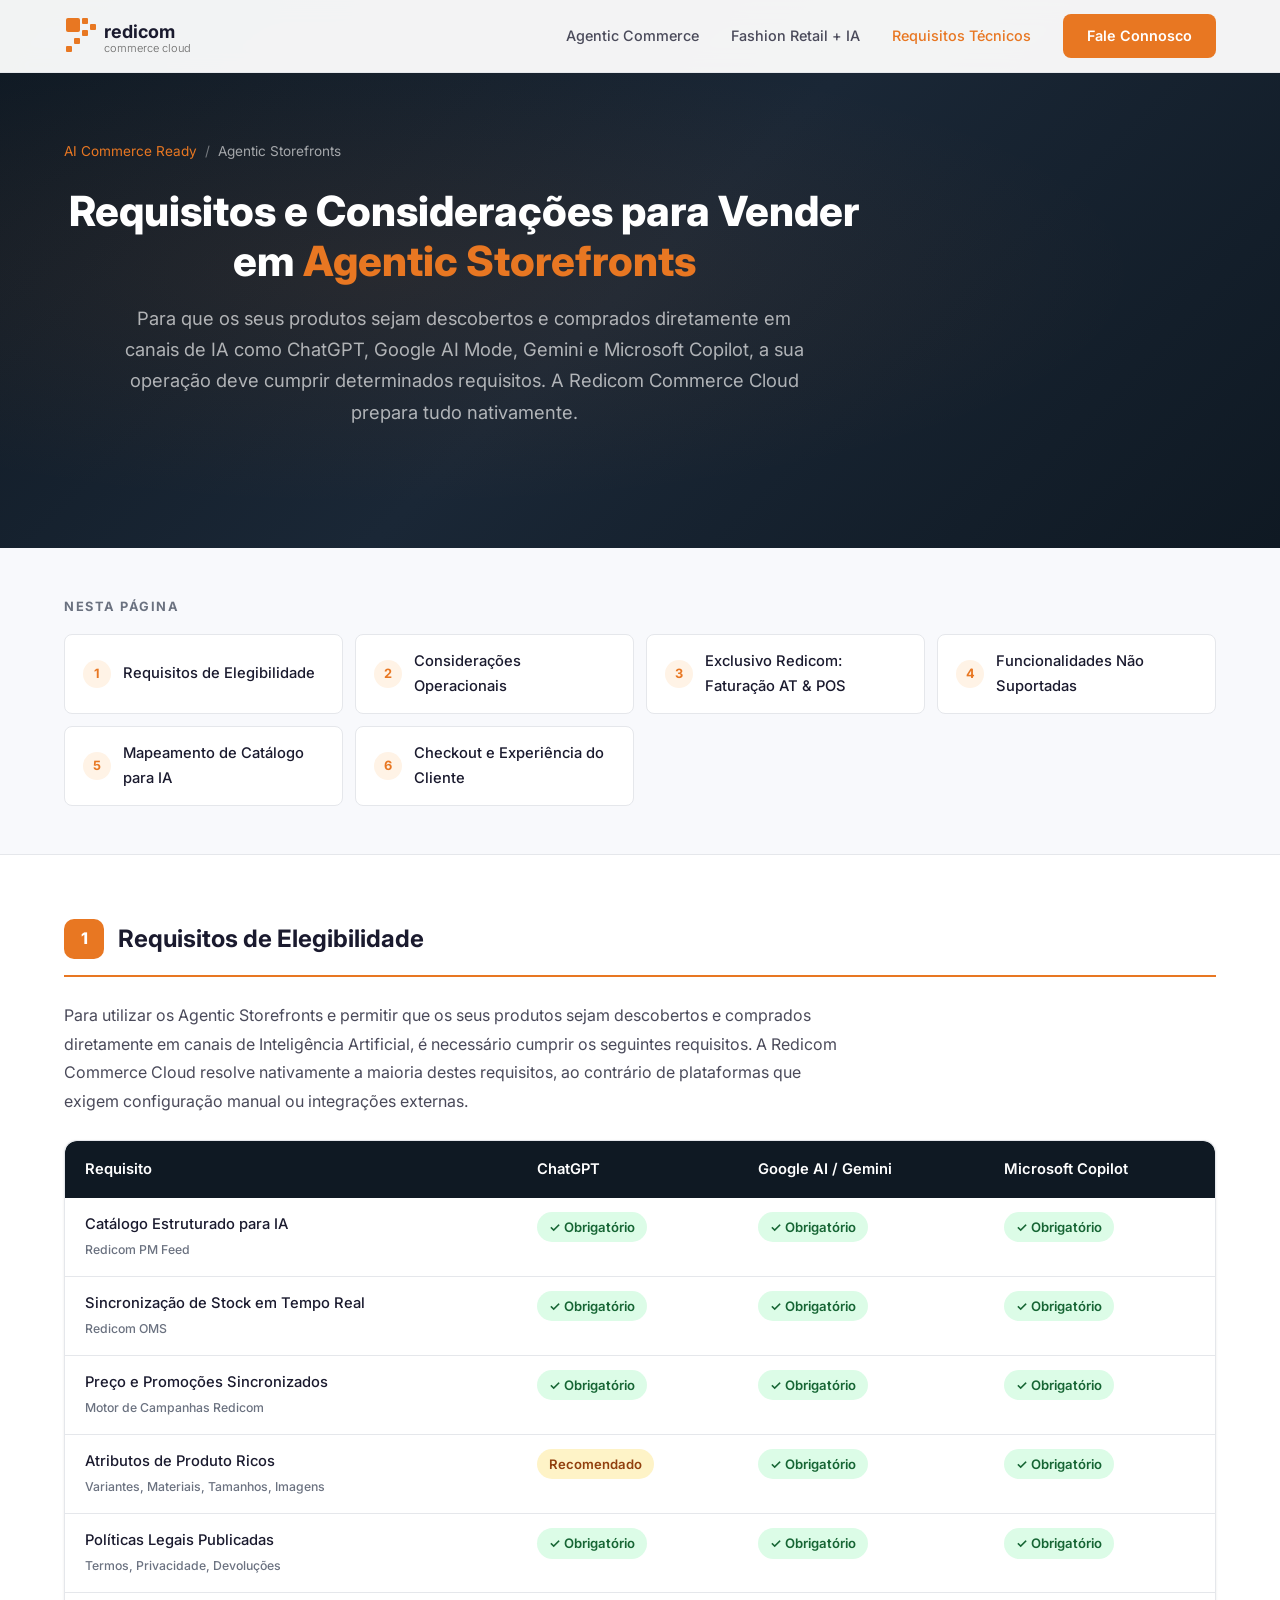
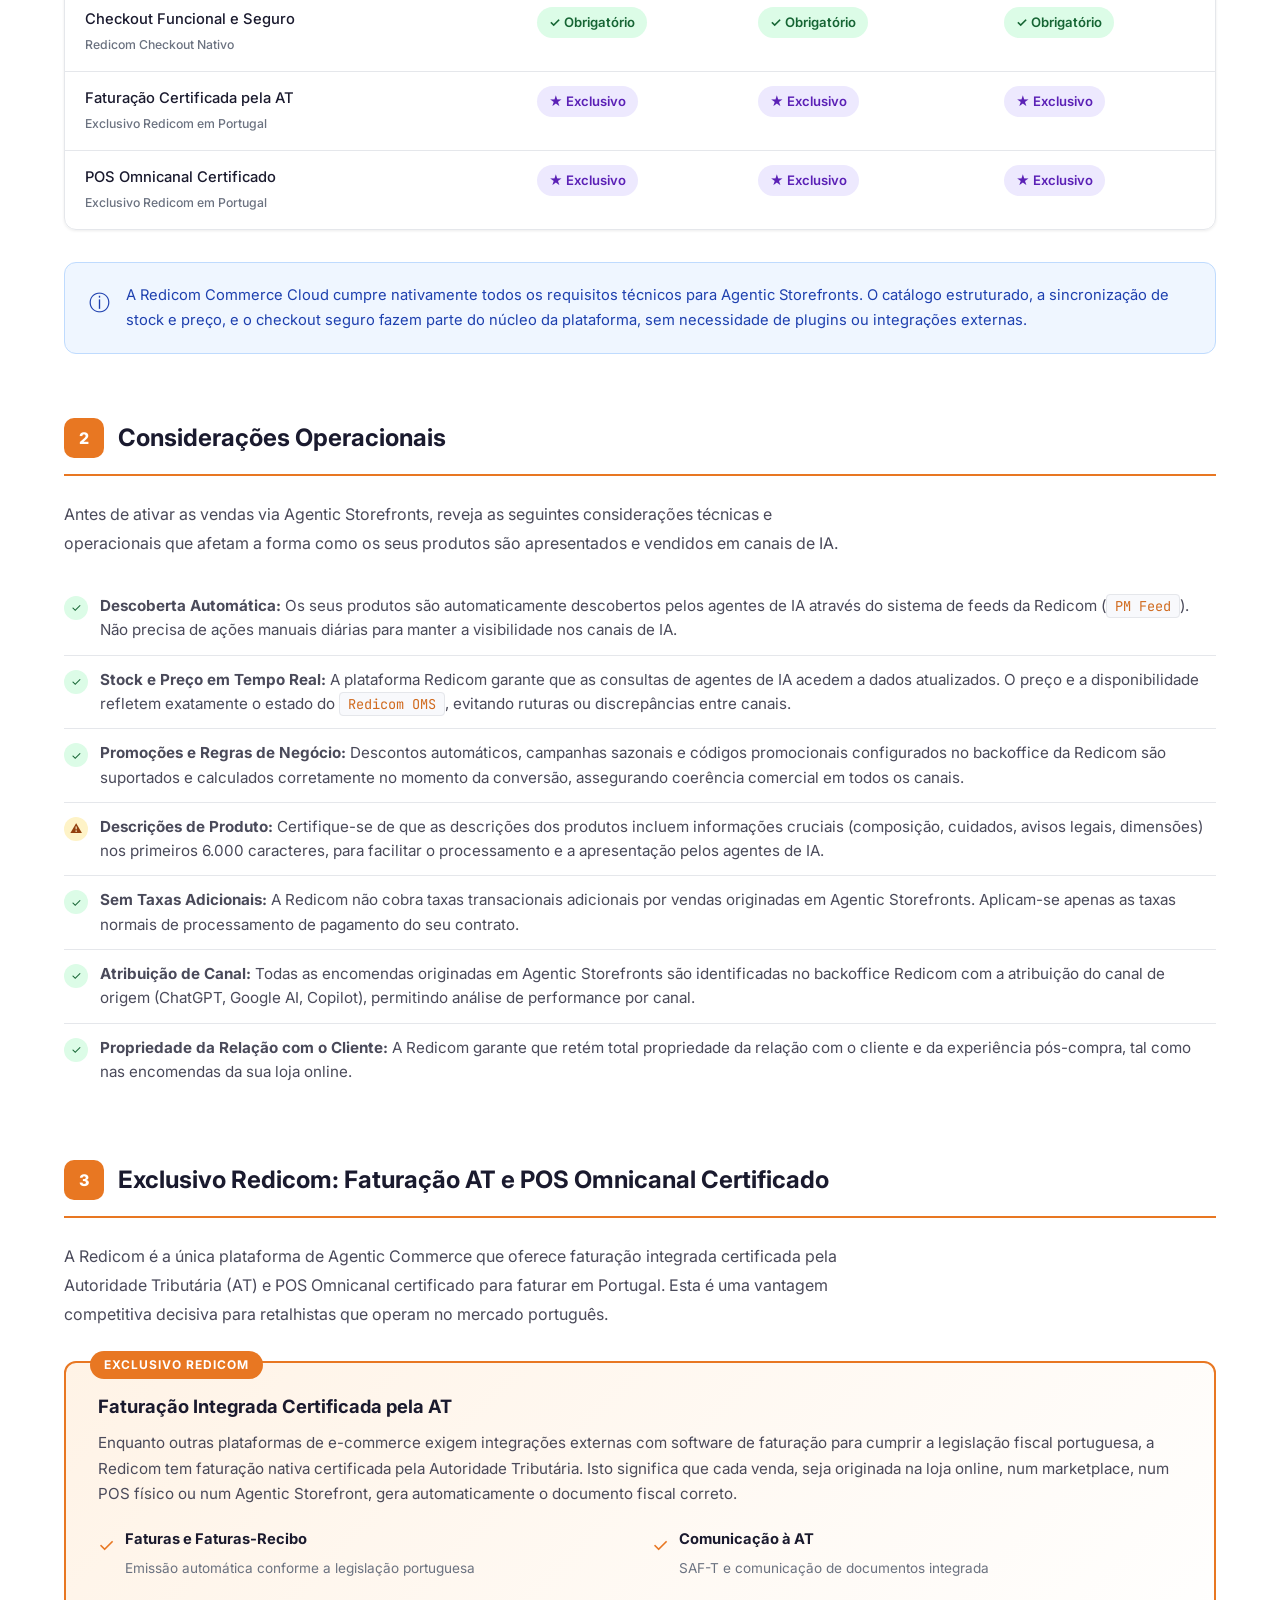
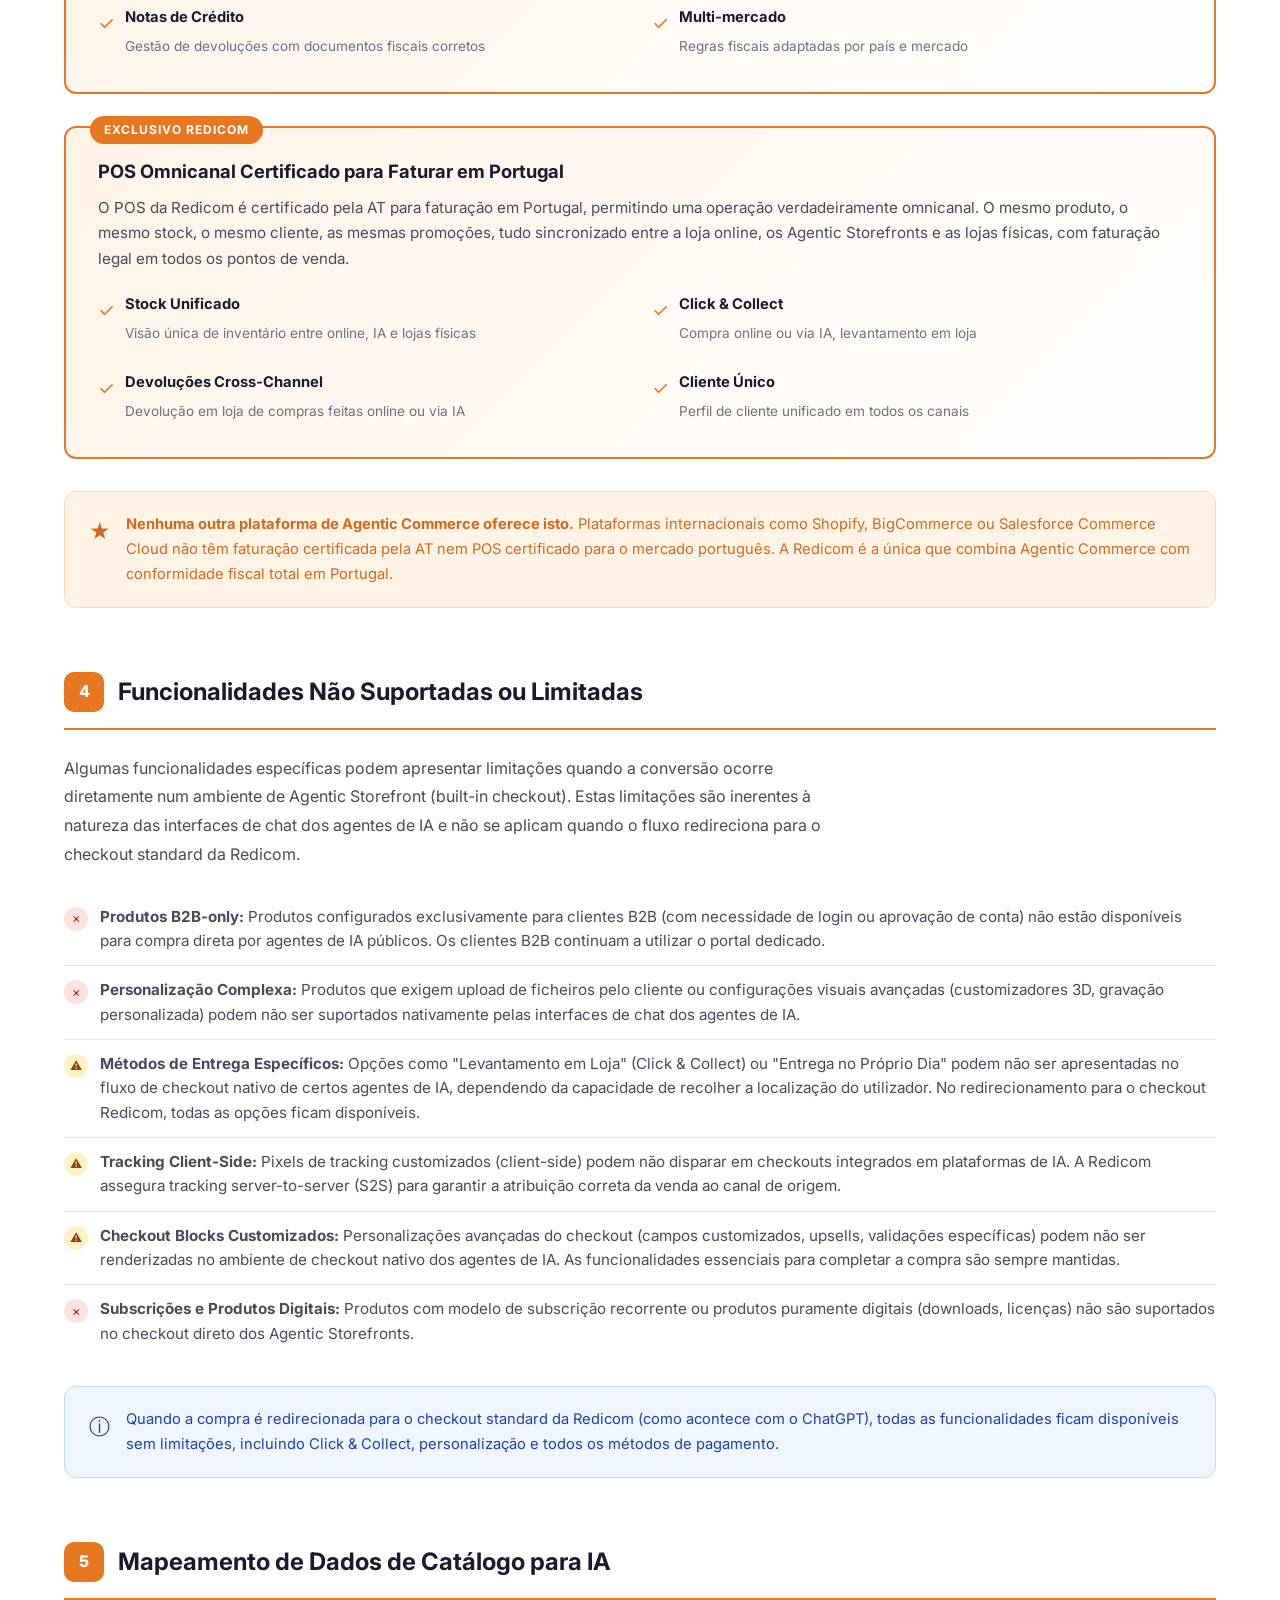
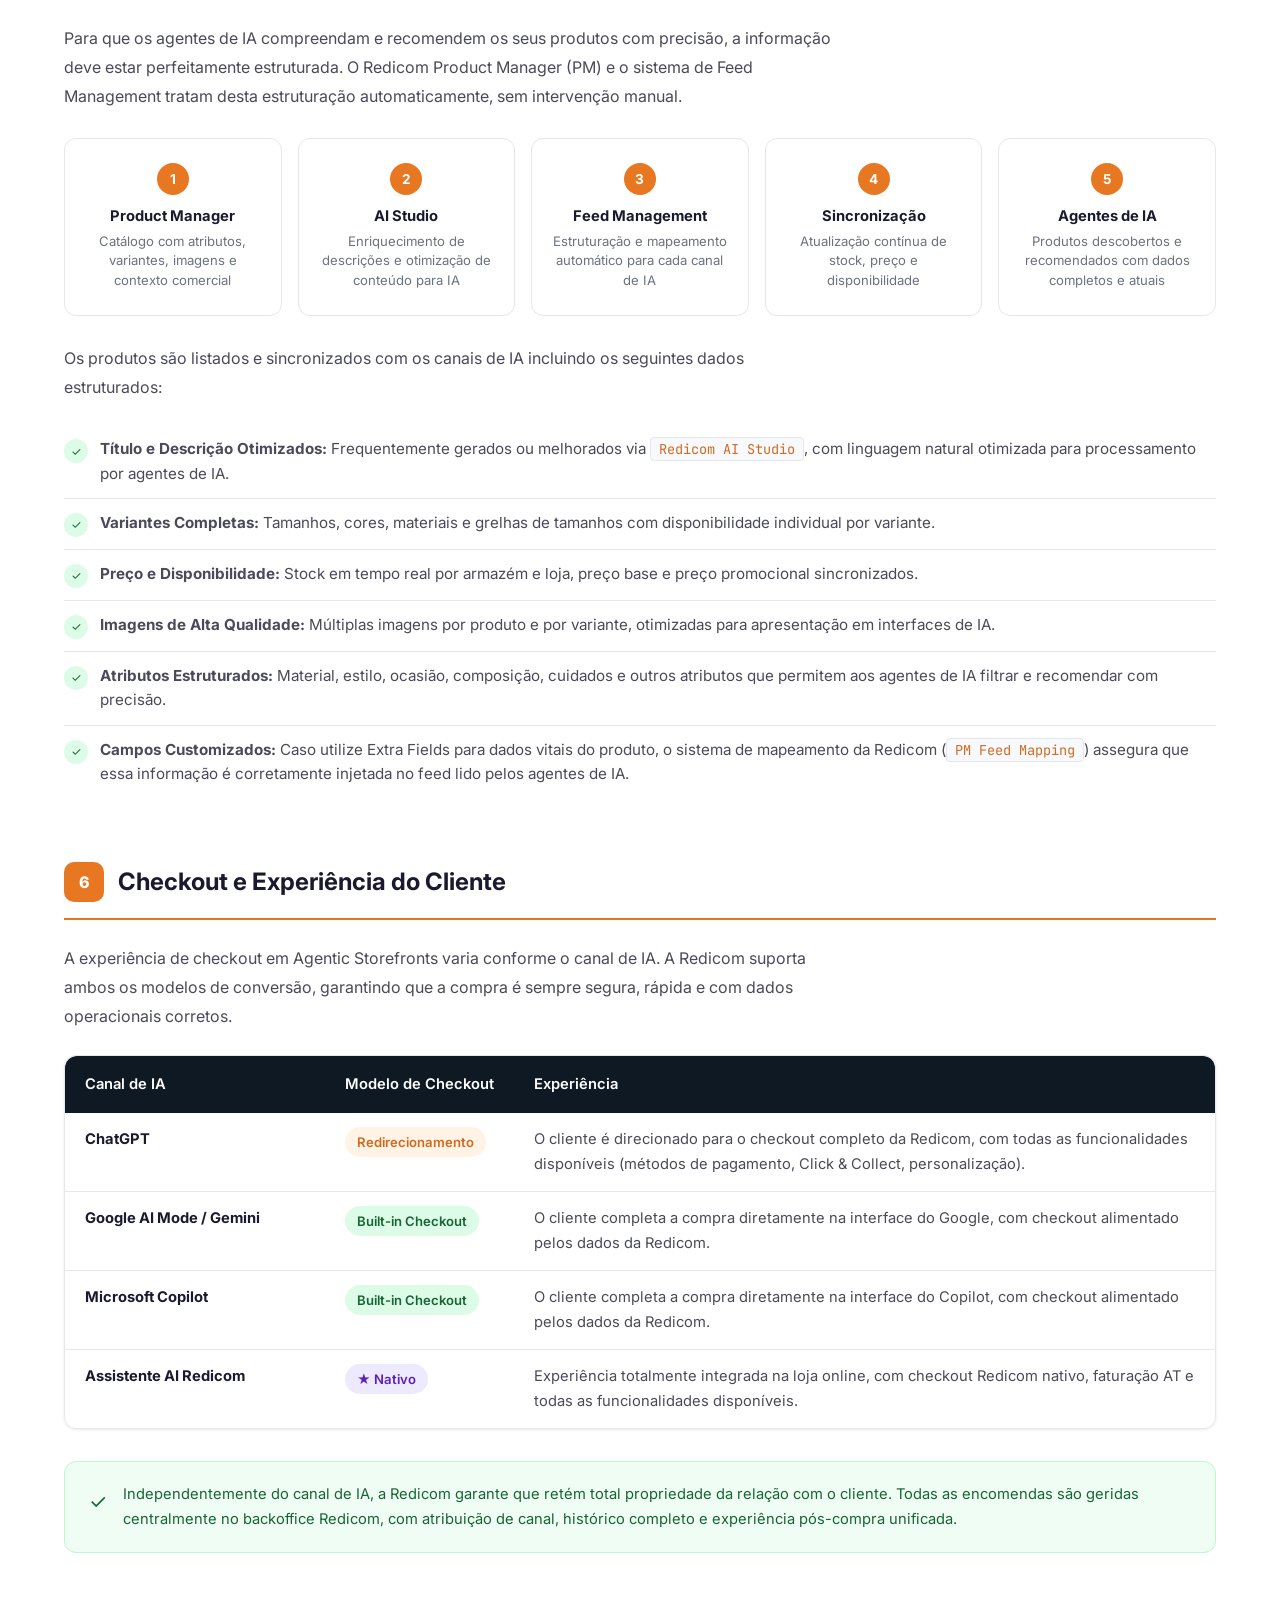
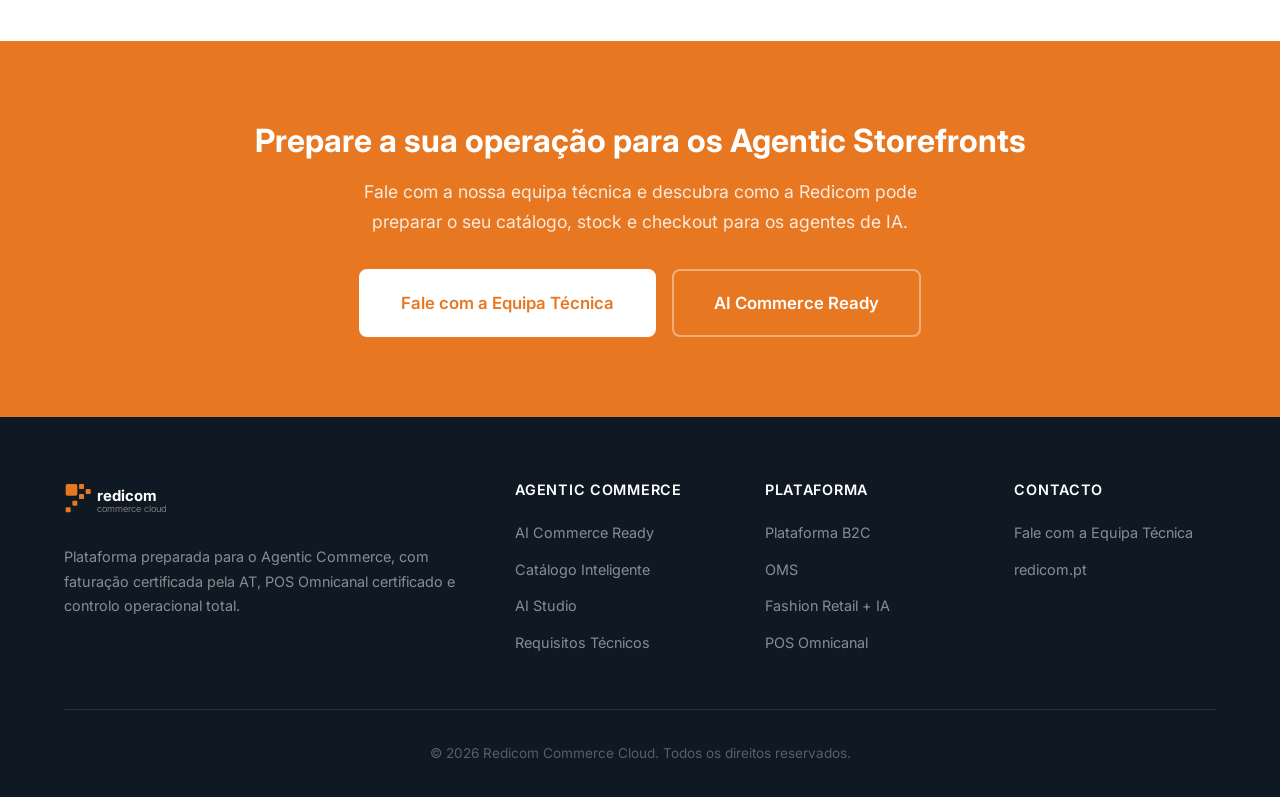
==== agentic-storefronts.html @ 083b1032 "feat: Adicionar página técnica Agentic Storefronts + faturação AT e POS na comparação - Nova página " ====
<!DOCTYPE html>
<html lang="pt">
<head>
    <meta charset="UTF-8">
    <meta name="viewport" content="width=device-width, initial-scale=1.0">
    <title>Agentic Storefronts | Requisitos Técnicos | Redicom Commerce Cloud</title>
    <meta name="description" content="Requisitos técnicos e considerações para vender em Agentic Storefronts com a Redicom Commerce Cloud. Catálogo estruturado, stock em tempo real, faturação certificada AT e POS Omnicanal.">
    <meta name="keywords" content="Agentic Storefronts, Agentic Commerce, Requisitos Técnicos, Redicom, ChatGPT, Google AI, Microsoft Copilot, Faturação AT, POS Omnicanal">
    <link rel="preconnect" href="https://fonts.googleapis.com">
    <link rel="preconnect" href="https://fonts.gstatic.com" crossorigin>
    <link href="https://fonts.googleapis.com/css2?family=Inter:wght@300;400;500;600;700;800&family=JetBrains+Mono:wght@400;500&display=swap" rel="stylesheet">
    <link rel="stylesheet" href="styles.css">
    <style>
        /* === TECHNICAL PAGE SPECIFIC STYLES === */

        .tech-hero {
            background: linear-gradient(135deg, #0F1923 0%, #1A2736 50%, #0F1923 100%);
            padding: 140px 0 80px;
            position: relative;
            overflow: hidden;
        }
        .tech-hero::before {
            content: '';
            position: absolute;
            top: 0; left: 0; right: 0; bottom: 0;
            background: radial-gradient(ellipse at 30% 50%, rgba(232,119,34,0.08) 0%, transparent 60%);
        }
        .tech-hero .hero-content {
            position: relative;
            z-index: 2;
            max-width: 800px;
        }
        .tech-hero h1 {
            color: #fff;
            font-size: 2.6rem;
            font-weight: 800;
            line-height: 1.2;
            margin-bottom: 1rem;
        }
        .tech-hero h1 span {
            color: var(--redicom-orange);
        }
        .tech-hero .hero-subtitle {
            color: rgba(255,255,255,0.65);
            font-size: 1.15rem;
            line-height: 1.7;
            max-width: 680px;
        }
        .tech-breadcrumb {
            display: flex;
            align-items: center;
            gap: 8px;
            margin-bottom: 24px;
            font-size: 0.85rem;
        }
        .tech-breadcrumb a {
            color: var(--redicom-orange);
            text-decoration: none;
        }
        .tech-breadcrumb a:hover {
            text-decoration: underline;
        }
        .tech-breadcrumb span {
            color: rgba(255,255,255,0.4);
        }

        /* --- TOC --- */
        .toc-section {
            background: var(--off-white);
            padding: 48px 0;
            border-bottom: 1px solid var(--border);
        }
        .toc-title {
            font-size: 0.8rem;
            font-weight: 700;
            text-transform: uppercase;
            letter-spacing: 1.5px;
            color: var(--light-text);
            margin-bottom: 16px;
        }
        .toc-grid {
            display: grid;
            grid-template-columns: repeat(auto-fit, minmax(260px, 1fr));
            gap: 12px;
        }
        .toc-item {
            display: flex;
            align-items: center;
            gap: 12px;
            padding: 14px 18px;
            background: var(--white);
            border: 1px solid var(--border);
            border-radius: var(--radius-sm);
            text-decoration: none;
            color: var(--dark-text);
            font-size: 0.92rem;
            font-weight: 500;
            transition: all 0.2s;
        }
        .toc-item:hover {
            border-color: var(--redicom-orange);
            box-shadow: var(--shadow-sm);
            transform: translateY(-1px);
        }
        .toc-number {
            display: flex;
            align-items: center;
            justify-content: center;
            width: 28px;
            height: 28px;
            border-radius: 50%;
            background: var(--redicom-orange-light);
            color: var(--redicom-orange);
            font-size: 0.8rem;
            font-weight: 700;
            flex-shrink: 0;
        }

        /* --- TECHNICAL CONTENT --- */
        .tech-content {
            padding: 64px 0;
        }
        .tech-section {
            margin-bottom: 64px;
            scroll-margin-top: 100px;
        }
        .tech-section:last-child {
            margin-bottom: 0;
        }
        .tech-section-header {
            display: flex;
            align-items: center;
            gap: 14px;
            margin-bottom: 24px;
            padding-bottom: 16px;
            border-bottom: 2px solid var(--redicom-orange);
        }
        .tech-section-number {
            display: flex;
            align-items: center;
            justify-content: center;
            width: 40px;
            height: 40px;
            border-radius: 10px;
            background: var(--redicom-orange);
            color: #fff;
            font-size: 1rem;
            font-weight: 800;
            flex-shrink: 0;
        }
        .tech-section-header h2 {
            font-size: 1.5rem;
            font-weight: 700;
            color: var(--dark-text);
            margin: 0;
        }

        .tech-paragraph {
            font-size: 1rem;
            line-height: 1.8;
            color: var(--body-text);
            margin-bottom: 24px;
            max-width: 780px;
        }

        /* --- REQUIREMENTS TABLE --- */
        .req-table-wrapper {
            overflow-x: auto;
            margin: 24px 0 32px;
            border-radius: var(--radius-md);
            border: 1px solid var(--border);
            box-shadow: var(--shadow-sm);
        }
        .req-table {
            width: 100%;
            border-collapse: collapse;
            font-size: 0.92rem;
        }
        .req-table thead {
            background: var(--dark-bg);
        }
        .req-table thead th {
            color: #fff;
            font-weight: 600;
            padding: 16px 20px;
            text-align: left;
            white-space: nowrap;
        }
        .req-table thead th:first-child {
            border-radius: var(--radius-md) 0 0 0;
        }
        .req-table thead th:last-child {
            border-radius: 0 var(--radius-md) 0 0;
        }
        .req-table tbody tr {
            border-bottom: 1px solid var(--border);
            transition: background 0.15s;
        }
        .req-table tbody tr:hover {
            background: var(--redicom-orange-light);
        }
        .req-table tbody tr:last-child {
            border-bottom: none;
        }
        .req-table td {
            padding: 14px 20px;
            vertical-align: top;
        }
        .req-table td:first-child {
            font-weight: 500;
            color: var(--dark-text);
            min-width: 260px;
        }
        .req-badge {
            display: inline-flex;
            align-items: center;
            gap: 5px;
            padding: 4px 12px;
            border-radius: 20px;
            font-size: 0.82rem;
            font-weight: 600;
            white-space: nowrap;
        }
        .req-badge-required {
            background: #dcfce7;
            color: #166534;
        }
        .req-badge-recommended {
            background: #fef3c7;
            color: #92400e;
        }
        .req-badge-native {
            background: var(--redicom-orange-light);
            color: var(--redicom-orange-dark);
        }
        .req-badge-exclusive {
            background: #ede9fe;
            color: #5b21b6;
        }

        /* --- INFO CALLOUT --- */
        .tech-callout {
            display: flex;
            gap: 16px;
            padding: 20px 24px;
            border-radius: var(--radius-md);
            margin: 24px 0;
            font-size: 0.92rem;
            line-height: 1.7;
        }
        .tech-callout-icon {
            flex-shrink: 0;
            font-size: 1.3rem;
            margin-top: 2px;
        }
        .tech-callout-info {
            background: #eff6ff;
            border: 1px solid #bfdbfe;
            color: #1e40af;
        }
        .tech-callout-warning {
            background: #fffbeb;
            border: 1px solid #fde68a;
            color: #92400e;
        }
        .tech-callout-success {
            background: #f0fdf4;
            border: 1px solid #bbf7d0;
            color: #166534;
        }
        .tech-callout-exclusive {
            background: var(--redicom-orange-light);
            border: 1px solid #fcd9b6;
            color: var(--redicom-orange-dark);
        }

        /* --- FEATURE LISTS --- */
        .tech-list {
            list-style: none;
            padding: 0;
            margin: 20px 0 28px;
        }
        .tech-list li {
            display: flex;
            align-items: flex-start;
            gap: 12px;
            padding: 12px 0;
            border-bottom: 1px solid var(--border);
            font-size: 0.95rem;
            line-height: 1.6;
            color: var(--body-text);
        }
        .tech-list li:last-child {
            border-bottom: none;
        }
        .tech-list-icon {
            flex-shrink: 0;
            width: 24px;
            height: 24px;
            display: flex;
            align-items: center;
            justify-content: center;
            border-radius: 50%;
            font-size: 0.75rem;
            margin-top: 2px;
        }
        .tech-list-icon-check {
            background: #dcfce7;
            color: #166534;
        }
        .tech-list-icon-x {
            background: #fee2e2;
            color: #991b1b;
        }
        .tech-list-icon-warn {
            background: #fef3c7;
            color: #92400e;
        }

        /* --- COMPARISON HIGHLIGHT --- */
        .exclusive-box {
            background: linear-gradient(135deg, var(--redicom-orange-light) 0%, #fff 100%);
            border: 2px solid var(--redicom-orange);
            border-radius: var(--radius-md);
            padding: 32px;
            margin: 32px 0;
            position: relative;
        }
        .exclusive-box::before {
            content: 'Exclusivo Redicom';
            position: absolute;
            top: -12px;
            left: 24px;
            background: var(--redicom-orange);
            color: #fff;
            font-size: 0.75rem;
            font-weight: 700;
            text-transform: uppercase;
            letter-spacing: 1px;
            padding: 4px 14px;
            border-radius: 20px;
        }
        .exclusive-box h3 {
            font-size: 1.15rem;
            font-weight: 700;
            margin-bottom: 12px;
            color: var(--dark-text);
        }
        .exclusive-box p {
            font-size: 0.95rem;
            line-height: 1.7;
            color: var(--body-text);
        }
        .exclusive-grid {
            display: grid;
            grid-template-columns: 1fr 1fr;
            gap: 24px;
            margin-top: 20px;
        }
        .exclusive-item {
            display: flex;
            align-items: flex-start;
            gap: 10px;
        }
        .exclusive-item-icon {
            color: var(--redicom-orange);
            font-size: 1.2rem;
            flex-shrink: 0;
            margin-top: 2px;
        }
        .exclusive-item-text strong {
            display: block;
            font-size: 0.92rem;
            color: var(--dark-text);
            margin-bottom: 2px;
        }
        .exclusive-item-text span {
            font-size: 0.85rem;
            color: var(--light-text);
            line-height: 1.5;
        }

        /* --- DATA MAPPING FLOW --- */
        .flow-grid {
            display: grid;
            grid-template-columns: repeat(auto-fit, minmax(200px, 1fr));
            gap: 16px;
            margin: 28px 0;
        }
        .flow-step {
            background: var(--white);
            border: 1px solid var(--border);
            border-radius: var(--radius-md);
            padding: 24px 20px;
            text-align: center;
            position: relative;
            transition: all 0.2s;
        }
        .flow-step:hover {
            border-color: var(--redicom-orange);
            box-shadow: var(--shadow-md);
        }
        .flow-step-number {
            display: inline-flex;
            align-items: center;
            justify-content: center;
            width: 32px;
            height: 32px;
            border-radius: 50%;
            background: var(--redicom-orange);
            color: #fff;
            font-size: 0.85rem;
            font-weight: 700;
            margin-bottom: 12px;
        }
        .flow-step h4 {
            font-size: 0.92rem;
            font-weight: 700;
            color: var(--dark-text);
            margin-bottom: 6px;
        }
        .flow-step p {
            font-size: 0.82rem;
            color: var(--light-text);
            line-height: 1.5;
        }
        .flow-arrow {
            display: none;
        }

        /* --- MONOSPACE CODE --- */
        .tech-code {
            font-family: 'JetBrains Mono', monospace;
            background: var(--off-white);
            border: 1px solid var(--border);
            padding: 2px 8px;
            border-radius: 4px;
            font-size: 0.85rem;
            color: var(--redicom-orange-dark);
        }

        /* --- RESPONSIVE --- */
        @media (max-width: 768px) {
            .tech-hero h1 {
                font-size: 1.8rem;
            }
            .exclusive-grid {
                grid-template-columns: 1fr;
            }
            .req-table td:first-child {
                min-width: 180px;
            }
            .tech-section-header h2 {
                font-size: 1.25rem;
            }
        }
    </style>
</head>
<body>

    <!-- NAVIGATION -->
    <nav class="navbar" id="navbar">
        <div class="nav-container">
            <a href="https://www.redicom.pt" class="nav-logo">
                <svg width="180" height="40" viewBox="0 0 180 40" fill="none" xmlns="http://www.w3.org/2000/svg">
                    <rect x="2" y="2" width="14" height="14" rx="2" fill="#E87722"/>
                    <rect x="18" y="2" width="6" height="6" rx="1" fill="#E87722"/>
                    <rect x="18" y="14" width="6" height="6" rx="1" fill="#E87722"/>
                    <rect x="26" y="8" width="6" height="6" rx="1" fill="#E87722"/>
                    <rect x="10" y="22" width="6" height="6" rx="1" fill="#E87722"/>
                    <rect x="2" y="30" width="6" height="6" rx="1" fill="#E87722"/>
                    <text x="40" y="22" font-family="Inter, sans-serif" font-size="18" font-weight="700" fill="#1a1a2e">redicom</text>
                    <text x="40" y="36" font-family="Inter, sans-serif" font-size="11" font-weight="300" fill="#666">commerce cloud</text>
                </svg>
            </a>
            <div class="nav-links">
                <a href="index.html" class="nav-link">Agentic Commerce</a>
                <a href="fashion-retail-ia.html" class="nav-link">Fashion Retail + IA</a>
                <a href="agentic-storefronts.html" class="nav-link" style="color: var(--redicom-orange);">Requisitos Técnicos</a>
                <a href="https://www.redicom.pt/pt/contactos_203.html" class="nav-link nav-cta">Fale Connosco</a>
            </div>
            <button class="nav-toggle" id="navToggle" aria-label="Menu">
                <span></span><span></span><span></span>
            </button>
        </div>
    </nav>

    <!-- HERO -->
    <section class="tech-hero">
        <div class="container">
            <div class="hero-content">
                <div class="tech-breadcrumb">
                    <a href="index.html">AI Commerce Ready</a>
                    <span>/</span>
                    <span style="color: rgba(255,255,255,0.6);">Agentic Storefronts</span>
                </div>
                <h1>Requisitos e Considerações para Vender em <span>Agentic Storefronts</span></h1>
                <p class="hero-subtitle">Para que os seus produtos sejam descobertos e comprados diretamente em canais de IA como ChatGPT, Google AI Mode, Gemini e Microsoft Copilot, a sua operação deve cumprir determinados requisitos. A Redicom Commerce Cloud prepara tudo nativamente.</p>
            </div>
        </div>
    </section>

    <!-- TABLE OF CONTENTS -->
    <section class="toc-section">
        <div class="container">
            <div class="toc-title">Nesta Página</div>
            <div class="toc-grid">
                <a href="#requisitos" class="toc-item">
                    <span class="toc-number">1</span>
                    Requisitos de Elegibilidade
                </a>
                <a href="#consideracoes" class="toc-item">
                    <span class="toc-number">2</span>
                    Considerações Operacionais
                </a>
                <a href="#exclusivo" class="toc-item">
                    <span class="toc-number">3</span>
                    Exclusivo Redicom: Faturação AT &amp; POS
                </a>
                <a href="#nao-suportado" class="toc-item">
                    <span class="toc-number">4</span>
                    Funcionalidades Não Suportadas
                </a>
                <a href="#mapeamento" class="toc-item">
                    <span class="toc-number">5</span>
                    Mapeamento de Catálogo para IA
                </a>
                <a href="#checkout" class="toc-item">
                    <span class="toc-number">6</span>
                    Checkout e Experiência do Cliente
                </a>
            </div>
        </div>
    </section>

    <!-- MAIN CONTENT -->
    <div class="tech-content">
        <div class="container">

            <!-- SECTION 1: REQUISITOS -->
            <div class="tech-section" id="requisitos">
                <div class="tech-section-header">
                    <div class="tech-section-number">1</div>
                    <h2>Requisitos de Elegibilidade</h2>
                </div>
                <p class="tech-paragraph">Para utilizar os Agentic Storefronts e permitir que os seus produtos sejam descobertos e comprados diretamente em canais de Inteligência Artificial, é necessário cumprir os seguintes requisitos. A Redicom Commerce Cloud resolve nativamente a maioria destes requisitos, ao contrário de plataformas que exigem configuração manual ou integrações externas.</p>

                <div class="req-table-wrapper">
                    <table class="req-table">
                        <thead>
                            <tr>
                                <th>Requisito</th>
                                <th>ChatGPT</th>
                                <th>Google AI / Gemini</th>
                                <th>Microsoft Copilot</th>
                            </tr>
                        </thead>
                        <tbody>
                            <tr>
                                <td>Catálogo Estruturado para IA<br><small style="color: var(--light-text);">Redicom PM Feed</small></td>
                                <td><span class="req-badge req-badge-required">&#10003; Obrigatório</span></td>
                                <td><span class="req-badge req-badge-required">&#10003; Obrigatório</span></td>
                                <td><span class="req-badge req-badge-required">&#10003; Obrigatório</span></td>
                            </tr>
                            <tr>
                                <td>Sincronização de Stock em Tempo Real<br><small style="color: var(--light-text);">Redicom OMS</small></td>
                                <td><span class="req-badge req-badge-required">&#10003; Obrigatório</span></td>
                                <td><span class="req-badge req-badge-required">&#10003; Obrigatório</span></td>
                                <td><span class="req-badge req-badge-required">&#10003; Obrigatório</span></td>
                            </tr>
                            <tr>
                                <td>Preço e Promoções Sincronizados<br><small style="color: var(--light-text);">Motor de Campanhas Redicom</small></td>
                                <td><span class="req-badge req-badge-required">&#10003; Obrigatório</span></td>
                                <td><span class="req-badge req-badge-required">&#10003; Obrigatório</span></td>
                                <td><span class="req-badge req-badge-required">&#10003; Obrigatório</span></td>
                            </tr>
                            <tr>
                                <td>Atributos de Produto Ricos<br><small style="color: var(--light-text);">Variantes, Materiais, Tamanhos, Imagens</small></td>
                                <td><span class="req-badge req-badge-recommended">Recomendado</span></td>
                                <td><span class="req-badge req-badge-required">&#10003; Obrigatório</span></td>
                                <td><span class="req-badge req-badge-required">&#10003; Obrigatório</span></td>
                            </tr>
                            <tr>
                                <td>Políticas Legais Publicadas<br><small style="color: var(--light-text);">Termos, Privacidade, Devoluções</small></td>
                                <td><span class="req-badge req-badge-required">&#10003; Obrigatório</span></td>
                                <td><span class="req-badge req-badge-required">&#10003; Obrigatório</span></td>
                                <td><span class="req-badge req-badge-required">&#10003; Obrigatório</span></td>
                            </tr>
                            <tr>
                                <td>Checkout Funcional e Seguro<br><small style="color: var(--light-text);">Redicom Checkout Nativo</small></td>
                                <td><span class="req-badge req-badge-required">&#10003; Obrigatório</span></td>
                                <td><span class="req-badge req-badge-required">&#10003; Obrigatório</span></td>
                                <td><span class="req-badge req-badge-required">&#10003; Obrigatório</span></td>
                            </tr>
                            <tr>
                                <td>Faturação Certificada pela AT<br><small style="color: var(--light-text);">Exclusivo Redicom em Portugal</small></td>
                                <td><span class="req-badge req-badge-exclusive">&#9733; Exclusivo</span></td>
                                <td><span class="req-badge req-badge-exclusive">&#9733; Exclusivo</span></td>
                                <td><span class="req-badge req-badge-exclusive">&#9733; Exclusivo</span></td>
                            </tr>
                            <tr>
                                <td>POS Omnicanal Certificado<br><small style="color: var(--light-text);">Exclusivo Redicom em Portugal</small></td>
                                <td><span class="req-badge req-badge-exclusive">&#9733; Exclusivo</span></td>
                                <td><span class="req-badge req-badge-exclusive">&#9733; Exclusivo</span></td>
                                <td><span class="req-badge req-badge-exclusive">&#9733; Exclusivo</span></td>
                            </tr>
                        </tbody>
                    </table>
                </div>

                <div class="tech-callout tech-callout-info">
                    <span class="tech-callout-icon">&#9432;</span>
                    <div>A Redicom Commerce Cloud cumpre nativamente todos os requisitos técnicos para Agentic Storefronts. O catálogo estruturado, a sincronização de stock e preço, e o checkout seguro fazem parte do núcleo da plataforma, sem necessidade de plugins ou integrações externas.</div>
                </div>
            </div>

            <!-- SECTION 2: CONSIDERAÇÕES -->
            <div class="tech-section" id="consideracoes">
                <div class="tech-section-header">
                    <div class="tech-section-number">2</div>
                    <h2>Considerações Operacionais</h2>
                </div>
                <p class="tech-paragraph">Antes de ativar as vendas via Agentic Storefronts, reveja as seguintes considerações técnicas e operacionais que afetam a forma como os seus produtos são apresentados e vendidos em canais de IA.</p>

                <ul class="tech-list">
                    <li>
                        <span class="tech-list-icon tech-list-icon-check">&#10003;</span>
                        <div><strong>Descoberta Automática:</strong> Os seus produtos são automaticamente descobertos pelos agentes de IA através do sistema de feeds da Redicom (<span class="tech-code">PM Feed</span>). Não precisa de ações manuais diárias para manter a visibilidade nos canais de IA.</div>
                    </li>
                    <li>
                        <span class="tech-list-icon tech-list-icon-check">&#10003;</span>
                        <div><strong>Stock e Preço em Tempo Real:</strong> A plataforma Redicom garante que as consultas de agentes de IA acedem a dados atualizados. O preço e a disponibilidade refletem exatamente o estado do <span class="tech-code">Redicom OMS</span>, evitando ruturas ou discrepâncias entre canais.</div>
                    </li>
                    <li>
                        <span class="tech-list-icon tech-list-icon-check">&#10003;</span>
                        <div><strong>Promoções e Regras de Negócio:</strong> Descontos automáticos, campanhas sazonais e códigos promocionais configurados no backoffice da Redicom são suportados e calculados corretamente no momento da conversão, assegurando coerência comercial em todos os canais.</div>
                    </li>
                    <li>
                        <span class="tech-list-icon tech-list-icon-warn">&#9888;</span>
                        <div><strong>Descrições de Produto:</strong> Certifique-se de que as descrições dos produtos incluem informações cruciais (composição, cuidados, avisos legais, dimensões) nos primeiros 6.000 caracteres, para facilitar o processamento e a apresentação pelos agentes de IA.</div>
                    </li>
                    <li>
                        <span class="tech-list-icon tech-list-icon-check">&#10003;</span>
                        <div><strong>Sem Taxas Adicionais:</strong> A Redicom não cobra taxas transacionais adicionais por vendas originadas em Agentic Storefronts. Aplicam-se apenas as taxas normais de processamento de pagamento do seu contrato.</div>
                    </li>
                    <li>
                        <span class="tech-list-icon tech-list-icon-check">&#10003;</span>
                        <div><strong>Atribuição de Canal:</strong> Todas as encomendas originadas em Agentic Storefronts são identificadas no backoffice Redicom com a atribuição do canal de origem (ChatGPT, Google AI, Copilot), permitindo análise de performance por canal.</div>
                    </li>
                    <li>
                        <span class="tech-list-icon tech-list-icon-check">&#10003;</span>
                        <div><strong>Propriedade da Relação com o Cliente:</strong> A Redicom garante que retém total propriedade da relação com o cliente e da experiência pós-compra, tal como nas encomendas da sua loja online.</div>
                    </li>
                </ul>
            </div>

            <!-- SECTION 3: EXCLUSIVO REDICOM -->
            <div class="tech-section" id="exclusivo">
                <div class="tech-section-header">
                    <div class="tech-section-number">3</div>
                    <h2>Exclusivo Redicom: Faturação AT e POS Omnicanal Certificado</h2>
                </div>
                <p class="tech-paragraph">A Redicom é a única plataforma de Agentic Commerce que oferece faturação integrada certificada pela Autoridade Tributária (AT) e POS Omnicanal certificado para faturar em Portugal. Esta é uma vantagem competitiva decisiva para retalhistas que operam no mercado português.</p>

                <div class="exclusive-box">
                    <h3>Faturação Integrada Certificada pela AT</h3>
                    <p>Enquanto outras plataformas de e-commerce exigem integrações externas com software de faturação para cumprir a legislação fiscal portuguesa, a Redicom tem faturação nativa certificada pela Autoridade Tributária. Isto significa que cada venda, seja originada na loja online, num marketplace, num POS físico ou num Agentic Storefront, gera automaticamente o documento fiscal correto.</p>
                    <div class="exclusive-grid">
                        <div class="exclusive-item">
                            <span class="exclusive-item-icon">&#10003;</span>
                            <div class="exclusive-item-text">
                                <strong>Faturas e Faturas-Recibo</strong>
                                <span>Emissão automática conforme a legislação portuguesa</span>
                            </div>
                        </div>
                        <div class="exclusive-item">
                            <span class="exclusive-item-icon">&#10003;</span>
                            <div class="exclusive-item-text">
                                <strong>Comunicação à AT</strong>
                                <span>SAF-T e comunicação de documentos integrada</span>
                            </div>
                        </div>
                        <div class="exclusive-item">
                            <span class="exclusive-item-icon">&#10003;</span>
                            <div class="exclusive-item-text">
                                <strong>Notas de Crédito</strong>
                                <span>Gestão de devoluções com documentos fiscais corretos</span>
                            </div>
                        </div>
                        <div class="exclusive-item">
                            <span class="exclusive-item-icon">&#10003;</span>
                            <div class="exclusive-item-text">
                                <strong>Multi-mercado</strong>
                                <span>Regras fiscais adaptadas por país e mercado</span>
                            </div>
                        </div>
                    </div>
                </div>

                <div class="exclusive-box">
                    <h3>POS Omnicanal Certificado para Faturar em Portugal</h3>
                    <p>O POS da Redicom é certificado pela AT para faturação em Portugal, permitindo uma operação verdadeiramente omnicanal. O mesmo produto, o mesmo stock, o mesmo cliente, as mesmas promoções, tudo sincronizado entre a loja online, os Agentic Storefronts e as lojas físicas, com faturação legal em todos os pontos de venda.</p>
                    <div class="exclusive-grid">
                        <div class="exclusive-item">
                            <span class="exclusive-item-icon">&#10003;</span>
                            <div class="exclusive-item-text">
                                <strong>Stock Unificado</strong>
                                <span>Visão única de inventário entre online, IA e lojas físicas</span>
                            </div>
                        </div>
                        <div class="exclusive-item">
                            <span class="exclusive-item-icon">&#10003;</span>
                            <div class="exclusive-item-text">
                                <strong>Click &amp; Collect</strong>
                                <span>Compra online ou via IA, levantamento em loja</span>
                            </div>
                        </div>
                        <div class="exclusive-item">
                            <span class="exclusive-item-icon">&#10003;</span>
                            <div class="exclusive-item-text">
                                <strong>Devoluções Cross-Channel</strong>
                                <span>Devolução em loja de compras feitas online ou via IA</span>
                            </div>
                        </div>
                        <div class="exclusive-item">
                            <span class="exclusive-item-icon">&#10003;</span>
                            <div class="exclusive-item-text">
                                <strong>Cliente Único</strong>
                                <span>Perfil de cliente unificado em todos os canais</span>
                            </div>
                        </div>
                    </div>
                </div>

                <div class="tech-callout tech-callout-exclusive">
                    <span class="tech-callout-icon">&#9733;</span>
                    <div><strong>Nenhuma outra plataforma de Agentic Commerce oferece isto.</strong> Plataformas internacionais como Shopify, BigCommerce ou Salesforce Commerce Cloud não têm faturação certificada pela AT nem POS certificado para o mercado português. A Redicom é a única que combina Agentic Commerce com conformidade fiscal total em Portugal.</div>
                </div>
            </div>

            <!-- SECTION 4: NÃO SUPORTADO -->
            <div class="tech-section" id="nao-suportado">
                <div class="tech-section-header">
                    <div class="tech-section-number">4</div>
                    <h2>Funcionalidades Não Suportadas ou Limitadas</h2>
                </div>
                <p class="tech-paragraph">Algumas funcionalidades específicas podem apresentar limitações quando a conversão ocorre diretamente num ambiente de Agentic Storefront (built-in checkout). Estas limitações são inerentes à natureza das interfaces de chat dos agentes de IA e não se aplicam quando o fluxo redireciona para o checkout standard da Redicom.</p>

                <ul class="tech-list">
                    <li>
                        <span class="tech-list-icon tech-list-icon-x">&#10007;</span>
                        <div><strong>Produtos B2B-only:</strong> Produtos configurados exclusivamente para clientes B2B (com necessidade de login ou aprovação de conta) não estão disponíveis para compra direta por agentes de IA públicos. Os clientes B2B continuam a utilizar o portal dedicado.</div>
                    </li>
                    <li>
                        <span class="tech-list-icon tech-list-icon-x">&#10007;</span>
                        <div><strong>Personalização Complexa:</strong> Produtos que exigem upload de ficheiros pelo cliente ou configurações visuais avançadas (customizadores 3D, gravação personalizada) podem não ser suportados nativamente pelas interfaces de chat dos agentes de IA.</div>
                    </li>
                    <li>
                        <span class="tech-list-icon tech-list-icon-warn">&#9888;</span>
                        <div><strong>Métodos de Entrega Específicos:</strong> Opções como "Levantamento em Loja" (Click &amp; Collect) ou "Entrega no Próprio Dia" podem não ser apresentadas no fluxo de checkout nativo de certos agentes de IA, dependendo da capacidade de recolher a localização do utilizador. No redirecionamento para o checkout Redicom, todas as opções ficam disponíveis.</div>
                    </li>
                    <li>
                        <span class="tech-list-icon tech-list-icon-warn">&#9888;</span>
                        <div><strong>Tracking Client-Side:</strong> Pixels de tracking customizados (client-side) podem não disparar em checkouts integrados em plataformas de IA. A Redicom assegura tracking server-to-server (S2S) para garantir a atribuição correta da venda ao canal de origem.</div>
                    </li>
                    <li>
                        <span class="tech-list-icon tech-list-icon-warn">&#9888;</span>
                        <div><strong>Checkout Blocks Customizados:</strong> Personalizações avançadas do checkout (campos customizados, upsells, validações específicas) podem não ser renderizadas no ambiente de checkout nativo dos agentes de IA. As funcionalidades essenciais para completar a compra são sempre mantidas.</div>
                    </li>
                    <li>
                        <span class="tech-list-icon tech-list-icon-x">&#10007;</span>
                        <div><strong>Subscrições e Produtos Digitais:</strong> Produtos com modelo de subscrição recorrente ou produtos puramente digitais (downloads, licenças) não são suportados no checkout direto dos Agentic Storefronts.</div>
                    </li>
                </ul>

                <div class="tech-callout tech-callout-info">
                    <span class="tech-callout-icon">&#9432;</span>
                    <div>Quando a compra é redirecionada para o checkout standard da Redicom (como acontece com o ChatGPT), todas as funcionalidades ficam disponíveis sem limitações, incluindo Click &amp; Collect, personalização e todos os métodos de pagamento.</div>
                </div>
            </div>

            <!-- SECTION 5: MAPEAMENTO -->
            <div class="tech-section" id="mapeamento">
                <div class="tech-section-header">
                    <div class="tech-section-number">5</div>
                    <h2>Mapeamento de Dados de Catálogo para IA</h2>
                </div>
                <p class="tech-paragraph">Para que os agentes de IA compreendam e recomendem os seus produtos com precisão, a informação deve estar perfeitamente estruturada. O Redicom Product Manager (PM) e o sistema de Feed Management tratam desta estruturação automaticamente, sem intervenção manual.</p>

                <div class="flow-grid">
                    <div class="flow-step">
                        <div class="flow-step-number">1</div>
                        <h4>Product Manager</h4>
                        <p>Catálogo com atributos, variantes, imagens e contexto comercial</p>
                    </div>
                    <div class="flow-step">
                        <div class="flow-step-number">2</div>
                        <h4>AI Studio</h4>
                        <p>Enriquecimento de descrições e otimização de conteúdo para IA</p>
                    </div>
                    <div class="flow-step">
                        <div class="flow-step-number">3</div>
                        <h4>Feed Management</h4>
                        <p>Estruturação e mapeamento automático para cada canal de IA</p>
                    </div>
                    <div class="flow-step">
                        <div class="flow-step-number">4</div>
                        <h4>Sincronização</h4>
                        <p>Atualização contínua de stock, preço e disponibilidade</p>
                    </div>
                    <div class="flow-step">
                        <div class="flow-step-number">5</div>
                        <h4>Agentes de IA</h4>
                        <p>Produtos descobertos e recomendados com dados completos e atuais</p>
                    </div>
                </div>

                <p class="tech-paragraph">Os produtos são listados e sincronizados com os canais de IA incluindo os seguintes dados estruturados:</p>

                <ul class="tech-list">
                    <li>
                        <span class="tech-list-icon tech-list-icon-check">&#10003;</span>
                        <div><strong>Título e Descrição Otimizados:</strong> Frequentemente gerados ou melhorados via <span class="tech-code">Redicom AI Studio</span>, com linguagem natural otimizada para processamento por agentes de IA.</div>
                    </li>
                    <li>
                        <span class="tech-list-icon tech-list-icon-check">&#10003;</span>
                        <div><strong>Variantes Completas:</strong> Tamanhos, cores, materiais e grelhas de tamanhos com disponibilidade individual por variante.</div>
                    </li>
                    <li>
                        <span class="tech-list-icon tech-list-icon-check">&#10003;</span>
                        <div><strong>Preço e Disponibilidade:</strong> Stock em tempo real por armazém e loja, preço base e preço promocional sincronizados.</div>
                    </li>
                    <li>
                        <span class="tech-list-icon tech-list-icon-check">&#10003;</span>
                        <div><strong>Imagens de Alta Qualidade:</strong> Múltiplas imagens por produto e por variante, otimizadas para apresentação em interfaces de IA.</div>
                    </li>
                    <li>
                        <span class="tech-list-icon tech-list-icon-check">&#10003;</span>
                        <div><strong>Atributos Estruturados:</strong> Material, estilo, ocasião, composição, cuidados e outros atributos que permitem aos agentes de IA filtrar e recomendar com precisão.</div>
                    </li>
                    <li>
                        <span class="tech-list-icon tech-list-icon-check">&#10003;</span>
                        <div><strong>Campos Customizados:</strong> Caso utilize Extra Fields para dados vitais do produto, o sistema de mapeamento da Redicom (<span class="tech-code">PM Feed Mapping</span>) assegura que essa informação é corretamente injetada no feed lido pelos agentes de IA.</div>
                    </li>
                </ul>
            </div>

            <!-- SECTION 6: CHECKOUT -->
            <div class="tech-section" id="checkout">
                <div class="tech-section-header">
                    <div class="tech-section-number">6</div>
                    <h2>Checkout e Experiência do Cliente</h2>
                </div>
                <p class="tech-paragraph">A experiência de checkout em Agentic Storefronts varia conforme o canal de IA. A Redicom suporta ambos os modelos de conversão, garantindo que a compra é sempre segura, rápida e com dados operacionais corretos.</p>

                <div class="req-table-wrapper">
                    <table class="req-table">
                        <thead>
                            <tr>
                                <th>Canal de IA</th>
                                <th>Modelo de Checkout</th>
                                <th>Experiência</th>
                            </tr>
                        </thead>
                        <tbody>
                            <tr>
                                <td><strong>ChatGPT</strong></td>
                                <td><span class="req-badge req-badge-native">Redirecionamento</span></td>
                                <td>O cliente é direcionado para o checkout completo da Redicom, com todas as funcionalidades disponíveis (métodos de pagamento, Click &amp; Collect, personalização).</td>
                            </tr>
                            <tr>
                                <td><strong>Google AI Mode / Gemini</strong></td>
                                <td><span class="req-badge req-badge-required">Built-in Checkout</span></td>
                                <td>O cliente completa a compra diretamente na interface do Google, com checkout alimentado pelos dados da Redicom.</td>
                            </tr>
                            <tr>
                                <td><strong>Microsoft Copilot</strong></td>
                                <td><span class="req-badge req-badge-required">Built-in Checkout</span></td>
                                <td>O cliente completa a compra diretamente na interface do Copilot, com checkout alimentado pelos dados da Redicom.</td>
                            </tr>
                            <tr>
                                <td><strong>Assistente AI Redicom</strong></td>
                                <td><span class="req-badge req-badge-exclusive">&#9733; Nativo</span></td>
                                <td>Experiência totalmente integrada na loja online, com checkout Redicom nativo, faturação AT e todas as funcionalidades disponíveis.</td>
                            </tr>
                        </tbody>
                    </table>
                </div>

                <div class="tech-callout tech-callout-success">
                    <span class="tech-callout-icon">&#10003;</span>
                    <div>Independentemente do canal de IA, a Redicom garante que retém total propriedade da relação com o cliente. Todas as encomendas são geridas centralmente no backoffice Redicom, com atribuição de canal, histórico completo e experiência pós-compra unificada.</div>
                </div>
            </div>

        </div>
    </div>

    <!-- CTA SECTION -->
    <section class="section section-cta">
        <div class="container">
            <div class="cta-content">
                <h2>Prepare a sua operação para os Agentic Storefronts</h2>
                <p>Fale com a nossa equipa técnica e descubra como a Redicom pode preparar o seu catálogo, stock e checkout para os agentes de IA.</p>
                <div class="cta-actions">
                    <a href="https://www.redicom.pt/pt/contactos_203.html" class="btn btn-primary btn-large">Fale com a Equipa Técnica</a>
                    <a href="index.html" class="btn btn-outline-light btn-large">AI Commerce Ready</a>
                </div>
            </div>
        </div>
    </section>

    <!-- FOOTER -->
    <footer class="footer">
        <div class="container">
            <div class="footer-grid">
                <div class="footer-brand">
                    <svg width="150" height="36" viewBox="0 0 180 40" fill="none" xmlns="http://www.w3.org/2000/svg">
                        <rect x="2" y="2" width="14" height="14" rx="2" fill="#E87722"/>
                        <rect x="18" y="2" width="6" height="6" rx="1" fill="#E87722"/>
                        <rect x="18" y="14" width="6" height="6" rx="1" fill="#E87722"/>
                        <rect x="26" y="8" width="6" height="6" rx="1" fill="#E87722"/>
                        <rect x="10" y="22" width="6" height="6" rx="1" fill="#E87722"/>
                        <rect x="2" y="30" width="6" height="6" rx="1" fill="#E87722"/>
                        <text x="40" y="22" font-family="Inter, sans-serif" font-size="18" font-weight="700" fill="#fff">redicom</text>
                        <text x="40" y="36" font-family="Inter, sans-serif" font-size="11" font-weight="300" fill="#999">commerce cloud</text>
                    </svg>
                    <p class="footer-desc">Plataforma preparada para o Agentic Commerce, com faturação certificada pela AT, POS Omnicanal certificado e controlo operacional total.</p>
                </div>
                <div class="footer-links">
                    <h4>Agentic Commerce</h4>
                    <a href="index.html">AI Commerce Ready</a>
                    <a href="index.html#catalogo">Catálogo Inteligente</a>
                    <a href="index.html#ai-studio">AI Studio</a>
                    <a href="agentic-storefronts.html">Requisitos Técnicos</a>
                </div>
                <div class="footer-links">
                    <h4>Plataforma</h4>
                    <a href="https://www.redicom.pt/pt/plataforma-b2c_670.html">Plataforma B2C</a>
                    <a href="https://www.redicom.pt/pt/plataforma-oms_663.html">OMS</a>
                    <a href="fashion-retail-ia.html">Fashion Retail + IA</a>
                    <a href="https://www.redicom.pt">POS Omnicanal</a>
                </div>
                <div class="footer-links">
                    <h4>Contacto</h4>
                    <a href="https://www.redicom.pt/pt/contactos_203.html">Fale com a Equipa Técnica</a>
                    <a href="https://www.redicom.pt">redicom.pt</a>
                </div>
            </div>
            <div class="footer-bottom">
                <p>&copy; 2026 Redicom Commerce Cloud. Todos os direitos reservados.</p>
            </div>
        </div>
    </footer>

    <script src="script.js"></script>
</body>
</html>
---- styles.css ----
/* ============================================
   REDICOM AI COMMERCE READY - STYLES
   ============================================ */

/* --- RESET & BASE --- */
*, *::before, *::after {
    margin: 0;
    padding: 0;
    box-sizing: border-box;
}

:root {
    --redicom-orange: #E87722;
    --redicom-orange-dark: #D06A1E;
    --redicom-orange-light: #FFF3E6;
    --dark-bg: #0F1923;
    --dark-bg-2: #1A2736;
    --dark-text: #1a1a2e;
    --body-text: #4a4a5a;
    --light-text: #6b7280;
    --white: #ffffff;
    --off-white: #f8f9fc;
    --border: #e5e7eb;
    --success: #10b981;
    --font-main: 'Inter', -apple-system, BlinkMacSystemFont, 'Segoe UI', sans-serif;
    --shadow-sm: 0 1px 3px rgba(0,0,0,0.08);
    --shadow-md: 0 4px 12px rgba(0,0,0,0.1);
    --shadow-lg: 0 12px 40px rgba(0,0,0,0.12);
    --shadow-xl: 0 20px 60px rgba(0,0,0,0.15);
    --radius-sm: 8px;
    --radius-md: 12px;
    --radius-lg: 20px;
    --radius-xl: 28px;
}

html {
    scroll-behavior: smooth;
    font-size: 16px;
}

body {
    font-family: var(--font-main);
    color: var(--body-text);
    line-height: 1.7;
    background: var(--white);
    -webkit-font-smoothing: antialiased;
}

h1, h2, h3, h4 {
    color: var(--dark-text);
    line-height: 1.25;
    font-weight: 700;
}

a {
    text-decoration: none;
    color: inherit;
    transition: all 0.3s ease;
}

img {
    max-width: 100%;
    height: auto;
}

.container {
    max-width: 1200px;
    margin: 0 auto;
    padding: 0 24px;
}

/* --- NAVBAR --- */
.navbar {
    position: fixed;
    top: 0;
    left: 0;
    right: 0;
    z-index: 1000;
    background: rgba(255,255,255,0.95);
    backdrop-filter: blur(12px);
    border-bottom: 1px solid var(--border);
    transition: all 0.3s ease;
}

.navbar.scrolled {
    box-shadow: var(--shadow-md);
}

.nav-container {
    max-width: 1200px;
    margin: 0 auto;
    padding: 0 24px;
    display: flex;
    align-items: center;
    justify-content: space-between;
    height: 72px;
}

.nav-logo svg {
    display: block;
}

.nav-links {
    display: flex;
    align-items: center;
    gap: 32px;
}

.nav-link {
    font-size: 0.9rem;
    font-weight: 500;
    color: var(--body-text);
    position: relative;
}

.nav-link:hover {
    color: var(--redicom-orange);
}

.nav-link::after {
    content: '';
    position: absolute;
    bottom: -4px;
    left: 0;
    width: 0;
    height: 2px;
    background: var(--redicom-orange);
    transition: width 0.3s ease;
}

.nav-link:hover::after {
    width: 100%;
}

.nav-cta {
    background: var(--redicom-orange);
    color: var(--white) !important;
    padding: 10px 24px;
    border-radius: var(--radius-sm);
    font-weight: 600;
}

.nav-cta::after {
    display: none;
}

.nav-cta:hover {
    background: var(--redicom-orange-dark);
    transform: translateY(-1px);
}

.nav-toggle {
    display: none;
    flex-direction: column;
    gap: 5px;
    background: none;
    border: none;
    cursor: pointer;
    padding: 8px;
}

.nav-toggle span {
    width: 24px;
    height: 2px;
    background: var(--dark-text);
    transition: all 0.3s ease;
}

/* --- BUTTONS --- */
.btn {
    display: inline-flex;
    align-items: center;
    justify-content: center;
    padding: 14px 32px;
    border-radius: var(--radius-sm);
    font-weight: 600;
    font-size: 0.95rem;
    cursor: pointer;
    transition: all 0.3s ease;
    border: 2px solid transparent;
}

.btn-primary {
    background: var(--redicom-orange);
    color: var(--white);
    border-color: var(--redicom-orange);
}

.btn-primary:hover {
    background: var(--redicom-orange-dark);
    border-color: var(--redicom-orange-dark);
    transform: translateY(-2px);
    box-shadow: 0 8px 24px rgba(232, 119, 34, 0.3);
}

.btn-outline {
    background: transparent;
    color: var(--dark-text);
    border-color: var(--border);
}

.btn-outline:hover {
    border-color: var(--redicom-orange);
    color: var(--redicom-orange);
    transform: translateY(-2px);
}

.btn-outline-light {
    background: transparent;
    color: var(--white);
    border-color: rgba(255,255,255,0.4);
}

.btn-outline-light:hover {
    border-color: var(--white);
    background: rgba(255,255,255,0.1);
    transform: translateY(-2px);
}

.btn-large {
    padding: 18px 40px;
    font-size: 1.05rem;
}

/* --- HERO --- */
.hero {
    position: relative;
    min-height: 100vh;
    display: flex;
    align-items: center;
    justify-content: center;
    padding: 120px 24px 80px;
    overflow: hidden;
    background: linear-gradient(135deg, #0F1923 0%, #1A2736 50%, #0F1923 100%);
}

.hero-bg {
    position: absolute;
    inset: 0;
    overflow: hidden;
}

.hero-particles {
    position: absolute;
    inset: 0;
}

.hero-content {
    position: relative;
    z-index: 2;
    max-width: 900px;
    text-align: center;
}

.hero-badge {
    display: inline-flex;
    align-items: center;
    gap: 8px;
    background: rgba(232, 119, 34, 0.15);
    color: var(--redicom-orange);
    padding: 8px 20px;
    border-radius: 50px;
    font-size: 0.85rem;
    font-weight: 600;
    margin-bottom: 32px;
    border: 1px solid rgba(232, 119, 34, 0.3);
}

.badge-icon {
    font-size: 1rem;
}

.hero h1 {
    font-size: clamp(2.2rem, 5vw, 3.6rem);
    color: var(--white);
    margin-bottom: 24px;
    font-weight: 800;
    letter-spacing: -0.02em;
}

.gradient-text {
    background: linear-gradient(135deg, var(--redicom-orange), #FFB366);
    -webkit-background-clip: text;
    -webkit-text-fill-color: transparent;
    background-clip: text;
}

.hero-subtitle {
    font-size: 1.15rem;
    color: rgba(255,255,255,0.7);
    max-width: 700px;
    margin: 0 auto 40px;
    line-height: 1.8;
}

.hero-actions {
    display: flex;
    gap: 16px;
    justify-content: center;
    flex-wrap: wrap;
    margin-bottom: 60px;
}

.hero-stats {
    display: flex;
    align-items: center;
    justify-content: center;
    gap: 40px;
    padding-top: 40px;
    border-top: 1px solid rgba(255,255,255,0.1);
}

.stat-item {
    text-align: center;
}

.stat-number {
    display: block;
    font-size: 1.6rem;
    font-weight: 800;
    color: var(--redicom-orange);
    margin-bottom: 4px;
}

.stat-label {
    font-size: 0.8rem;
    color: rgba(255,255,255,0.5);
    text-transform: uppercase;
    letter-spacing: 0.05em;
}

.stat-divider {
    width: 1px;
    height: 40px;
    background: rgba(255,255,255,0.1);
}

/* --- SECTIONS --- */
.section {
    padding: 100px 0;
}

.section-light {
    background: var(--white);
}

.section-dark {
    background: var(--dark-bg);
}

.section-accent {
    background: linear-gradient(135deg, #0F1923, #1A2736);
}

.section-header {
    text-align: center;
    max-width: 700px;
    margin: 0 auto 64px;
}

.section-header h2 {
    font-size: clamp(1.8rem, 3.5vw, 2.4rem);
    margin-bottom: 16px;
    letter-spacing: -0.01em;
}

.section-header-light h2 {
    color: var(--white);
}

.section-intro {
    font-size: 1.1rem;
    color: var(--light-text);
    line-height: 1.8;
}

.section-tag {
    display: inline-block;
    font-size: 0.8rem;
    font-weight: 700;
    text-transform: uppercase;
    letter-spacing: 0.1em;
    color: var(--redicom-orange);
    margin-bottom: 12px;
}

.section-tag-light {
    color: var(--redicom-orange);
}

/* --- GRID LAYOUTS --- */
.grid-2col {
    display: grid;
    grid-template-columns: repeat(2, 1fr);
    gap: 32px;
}

/* --- CONTENT BLOCKS --- */
.content-block {
    background: var(--off-white);
    padding: 40px;
    border-radius: var(--radius-md);
    border: 1px solid var(--border);
    transition: all 0.3s ease;
}

.content-block:hover {
    transform: translateY(-4px);
    box-shadow: var(--shadow-lg);
    border-color: var(--redicom-orange);
}

.content-icon {
    margin-bottom: 20px;
}

.content-block h3 {
    font-size: 1.3rem;
    margin-bottom: 12px;
}

.content-block p {
    line-height: 1.8;
}

.content-block em {
    color: var(--redicom-orange);
    font-style: italic;
}

/* --- APPROACH GRID --- */
.approach-grid {
    display: grid;
    grid-template-columns: repeat(3, 1fr);
    gap: 24px;
    margin-bottom: 48px;
}

.approach-card {
    background: rgba(255,255,255,0.05);
    border: 1px solid rgba(255,255,255,0.1);
    border-radius: var(--radius-md);
    padding: 36px;
    transition: all 0.3s ease;
}

.approach-card:hover {
    background: rgba(232, 119, 34, 0.1);
    border-color: var(--redicom-orange);
    transform: translateY(-4px);
}

.approach-number {
    font-size: 2rem;
    font-weight: 800;
    color: var(--redicom-orange);
    margin-bottom: 16px;
    opacity: 0.6;
}

.approach-card h3 {
    color: var(--white);
    font-size: 1.2rem;
    margin-bottom: 12px;
}

.approach-card p {
    color: rgba(255,255,255,0.6);
    font-size: 0.95rem;
    line-height: 1.7;
}

.highlight-box {
    text-align: center;
    padding: 40px;
    background: rgba(232, 119, 34, 0.1);
    border-radius: var(--radius-md);
    border: 1px solid rgba(232, 119, 34, 0.3);
}

.highlight-box blockquote {
    font-size: 1.3rem;
    font-weight: 600;
    color: var(--white);
    font-style: italic;
    line-height: 1.6;
}

/* --- SPLIT CONTENT --- */
.split-content {
    display: grid;
    grid-template-columns: 1fr 1fr;
    gap: 64px;
    align-items: center;
}

.split-text .section-tag {
    margin-bottom: 12px;
}

.split-text h2 {
    font-size: 2rem;
    margin-bottom: 20px;
}

.split-text p {
    margin-bottom: 16px;
    line-height: 1.8;
}

.feature-list {
    list-style: none;
    margin-top: 24px;
}

.feature-list li {
    display: flex;
    align-items: center;
    gap: 12px;
    padding: 10px 0;
    border-bottom: 1px solid var(--border);
    font-size: 0.95rem;
}

.feature-list li:last-child {
    border-bottom: none;
}

.feature-check {
    display: flex;
    align-items: center;
    justify-content: center;
    width: 24px;
    height: 24px;
    background: var(--redicom-orange-light);
    color: var(--redicom-orange);
    border-radius: 50%;
    font-size: 0.75rem;
    font-weight: 700;
    flex-shrink: 0;
}

/* --- VISUAL CARD --- */
.split-visual {
    display: flex;
    justify-content: center;
}

.visual-card {
    background: var(--white);
    border-radius: var(--radius-md);
    box-shadow: var(--shadow-xl);
    overflow: hidden;
    width: 100%;
    max-width: 440px;
    border: 1px solid var(--border);
}

.visual-card-header {
    display: flex;
    gap: 6px;
    padding: 16px 20px;
    background: var(--off-white);
    border-bottom: 1px solid var(--border);
}

.visual-dot {
    width: 10px;
    height: 10px;
    border-radius: 50%;
    background: var(--border);
}

.visual-dot:first-child { background: #ff5f57; }
.visual-dot:nth-child(2) { background: #ffbd2e; }
.visual-dot:nth-child(3) { background: #28c840; }

.visual-card-body {
    padding: 24px;
}

.visual-item {
    display: flex;
    justify-content: space-between;
    align-items: center;
    padding: 12px 0;
    border-bottom: 1px solid var(--border);
}

.visual-item:last-child {
    border-bottom: none;
}

.visual-label {
    font-size: 0.85rem;
    color: var(--light-text);
    font-weight: 500;
}

.visual-value {
    font-size: 0.9rem;
    font-weight: 600;
    color: var(--dark-text);
}

.visual-value-green {
    color: var(--success);
}

.visual-value-orange {
    color: var(--redicom-orange);
}

/* --- COMPARISON --- */
.comparison-grid {
    display: grid;
    grid-template-columns: 1fr 1fr;
    gap: 32px;
}

.comparison-col {
    padding: 40px;
    border-radius: var(--radius-md);
}

.comparison-others {
    background: rgba(255,255,255,0.05);
    border: 1px solid rgba(255,255,255,0.1);
}

.comparison-redicom {
    background: rgba(232, 119, 34, 0.1);
    border: 2px solid var(--redicom-orange);
}

.comparison-col h3 {
    color: var(--white);
    font-size: 1.2rem;
    margin-bottom: 24px;
}

.comparison-col ul {
    list-style: none;
}

.comparison-col li {
    display: flex;
    align-items: flex-start;
    gap: 12px;
    padding: 12px 0;
    color: rgba(255,255,255,0.7);
    font-size: 0.95rem;
    line-height: 1.6;
}

.x-mark {
    color: #ef4444;
    font-weight: 700;
    font-size: 1rem;
    flex-shrink: 0;
}

.check-mark {
    color: var(--success);
    font-weight: 700;
    font-size: 1rem;
    flex-shrink: 0;
}

/* --- SOLUTION CARDS --- */
.solution-card {
    background: var(--off-white);
    border: 1px solid var(--border);
    border-radius: var(--radius-md);
    padding: 48px;
    transition: all 0.3s ease;
}

.solution-card:hover {
    transform: translateY(-4px);
    box-shadow: var(--shadow-lg);
    border-color: var(--redicom-orange);
}

.solution-icon {
    margin-bottom: 24px;
}

.solution-card h3 {
    font-size: 1.4rem;
    margin-bottom: 8px;
}

.solution-tagline {
    color: var(--redicom-orange);
    font-weight: 600;
    font-size: 0.95rem;
    margin-bottom: 20px;
}

.solution-card p {
    margin-bottom: 16px;
    line-height: 1.8;
}

.solution-link {
    display: inline-flex;
    align-items: center;
    color: var(--redicom-orange);
    font-weight: 600;
    font-size: 0.95rem;
    margin-top: 8px;
}

.solution-link:hover {
    gap: 4px;
}

/* --- FASHION SECTION --- */
.section-fashion {
    background: linear-gradient(135deg, #1a1a2e 0%, #2d1b4e 100%);
    position: relative;
    overflow: hidden;
}

.section-fashion::before {
    content: '';
    position: absolute;
    top: -50%;
    right: -20%;
    width: 600px;
    height: 600px;
    border-radius: 50%;
    background: radial-gradient(circle, rgba(232, 119, 34, 0.15), transparent 70%);
}

.fashion-content {
    position: relative;
    z-index: 2;
    max-width: 700px;
}

.fashion-text h2 {
    color: var(--white);
    font-size: 2.4rem;
    margin-bottom: 20px;
}

.fashion-lead {
    color: rgba(255,255,255,0.8);
    font-size: 1.15rem;
    margin-bottom: 16px;
    line-height: 1.8;
}

.fashion-text p {
    color: rgba(255,255,255,0.6);
    margin-bottom: 24px;
    line-height: 1.8;
}

.fashion-features {
    display: flex;
    flex-wrap: wrap;
    gap: 10px;
    margin-bottom: 32px;
}

.fashion-tag {
    background: rgba(232, 119, 34, 0.15);
    color: var(--redicom-orange);
    padding: 8px 16px;
    border-radius: 50px;
    font-size: 0.85rem;
    font-weight: 500;
    border: 1px solid rgba(232, 119, 34, 0.3);
}

/* --- QUOTES --- */
.quotes-grid {
    display: grid;
    grid-template-columns: repeat(2, 1fr);
    gap: 24px;
}

.quote-card {
    background: var(--off-white);
    border: 1px solid var(--border);
    border-radius: var(--radius-md);
    padding: 36px;
    transition: all 0.3s ease;
}

.quote-card:hover {
    border-color: var(--redicom-orange);
    transform: translateY(-2px);
    box-shadow: var(--shadow-md);
}

.quote-icon {
    font-size: 3rem;
    color: var(--redicom-orange);
    line-height: 1;
    margin-bottom: 12px;
    opacity: 0.4;
    font-family: Georgia, serif;
}

.quote-card p {
    font-size: 1.05rem;
    font-weight: 500;
    color: var(--dark-text);
    line-height: 1.7;
}

/* --- CTA SECTION --- */
.section-cta {
    background: var(--redicom-orange);
    text-align: center;
    padding: 80px 0;
}

.cta-content h2 {
    color: var(--white);
    font-size: 2rem;
    margin-bottom: 16px;
}

.cta-content p {
    color: rgba(255,255,255,0.85);
    font-size: 1.1rem;
    margin-bottom: 32px;
    max-width: 600px;
    margin-left: auto;
    margin-right: auto;
}

.cta-actions {
    display: flex;
    gap: 16px;
    justify-content: center;
    flex-wrap: wrap;
}

.section-cta .btn-primary {
    background: var(--white);
    color: var(--redicom-orange);
    border-color: var(--white);
}

.section-cta .btn-primary:hover {
    background: var(--off-white);
    transform: translateY(-2px);
    box-shadow: 0 8px 24px rgba(0,0,0,0.2);
}

/* --- FOOTER --- */
.footer {
    background: var(--dark-bg);
    padding: 64px 0 32px;
}

.footer-grid {
    display: grid;
    grid-template-columns: 2fr 1fr 1fr 1fr;
    gap: 48px;
    margin-bottom: 48px;
}

.footer-desc {
    color: rgba(255,255,255,0.5);
    font-size: 0.9rem;
    line-height: 1.7;
    margin-top: 20px;
}

.footer-links h4 {
    color: var(--white);
    font-size: 0.9rem;
    font-weight: 600;
    margin-bottom: 16px;
    text-transform: uppercase;
    letter-spacing: 0.05em;
}

.footer-links a {
    display: block;
    color: rgba(255,255,255,0.5);
    font-size: 0.9rem;
    padding: 6px 0;
    transition: color 0.3s ease;
}

.footer-links a:hover {
    color: var(--redicom-orange);
}

.footer-bottom {
    padding-top: 32px;
    border-top: 1px solid rgba(255,255,255,0.1);
    text-align: center;
}

.footer-bottom p {
    color: rgba(255,255,255,0.3);
    font-size: 0.85rem;
}

/* --- RESPONSIVE --- */
@media (max-width: 1024px) {
    .approach-grid {
        grid-template-columns: repeat(2, 1fr);
    }
    .footer-grid {
        grid-template-columns: 1fr 1fr;
    }
}

@media (max-width: 768px) {
    .nav-links {
        display: none;
        position: absolute;
        top: 72px;
        left: 0;
        right: 0;
        background: var(--white);
        flex-direction: column;
        padding: 24px;
        gap: 16px;
        border-bottom: 1px solid var(--border);
        box-shadow: var(--shadow-lg);
    }

    .nav-links.active {
        display: flex;
    }

    .nav-toggle {
        display: flex;
    }

    .hero {
        min-height: auto;
        padding: 120px 24px 60px;
    }

    .hero h1 {
        font-size: 2rem;
    }

    .hero-stats {
        flex-direction: column;
        gap: 24px;
    }

    .stat-divider {
        width: 40px;
        height: 1px;
    }

    .section {
        padding: 60px 0;
    }

    .grid-2col,
    .split-content,
    .comparison-grid,
    .quotes-grid {
        grid-template-columns: 1fr;
    }

    .approach-grid {
        grid-template-columns: 1fr;
    }

    .split-content {
        gap: 40px;
    }

    .footer-grid {
        grid-template-columns: 1fr;
        gap: 32px;
    }

    .section-header h2 {
        font-size: 1.6rem;
    }

    .fashion-text h2 {
        font-size: 1.8rem;
    }
}

/* --- ANIMATIONS --- */
@keyframes fadeInUp {
    from {
        opacity: 0;
        transform: translateY(30px);
    }
    to {
        opacity: 1;
        transform: translateY(0);
    }
}

.animate-in {
    opacity: 0;
    transform: translateY(30px);
    transition: all 0.6s cubic-bezier(0.16, 1, 0.3, 1);
}

.animate-in.visible {
    opacity: 1;
    transform: translateY(0);
}

/* Particle animation for hero */
.particle {
    position: absolute;
    border-radius: 50%;
    background: var(--redicom-orange);
    opacity: 0.15;
    animation: float linear infinite;
}

@keyframes float {
    0% {
        transform: translateY(100vh) rotate(0deg);
        opacity: 0;
    }
    10% {
        opacity: 0.15;
    }
    90% {
        opacity: 0.15;
    }
    100% {
        transform: translateY(-100px) rotate(720deg);
        opacity: 0;
    }
}
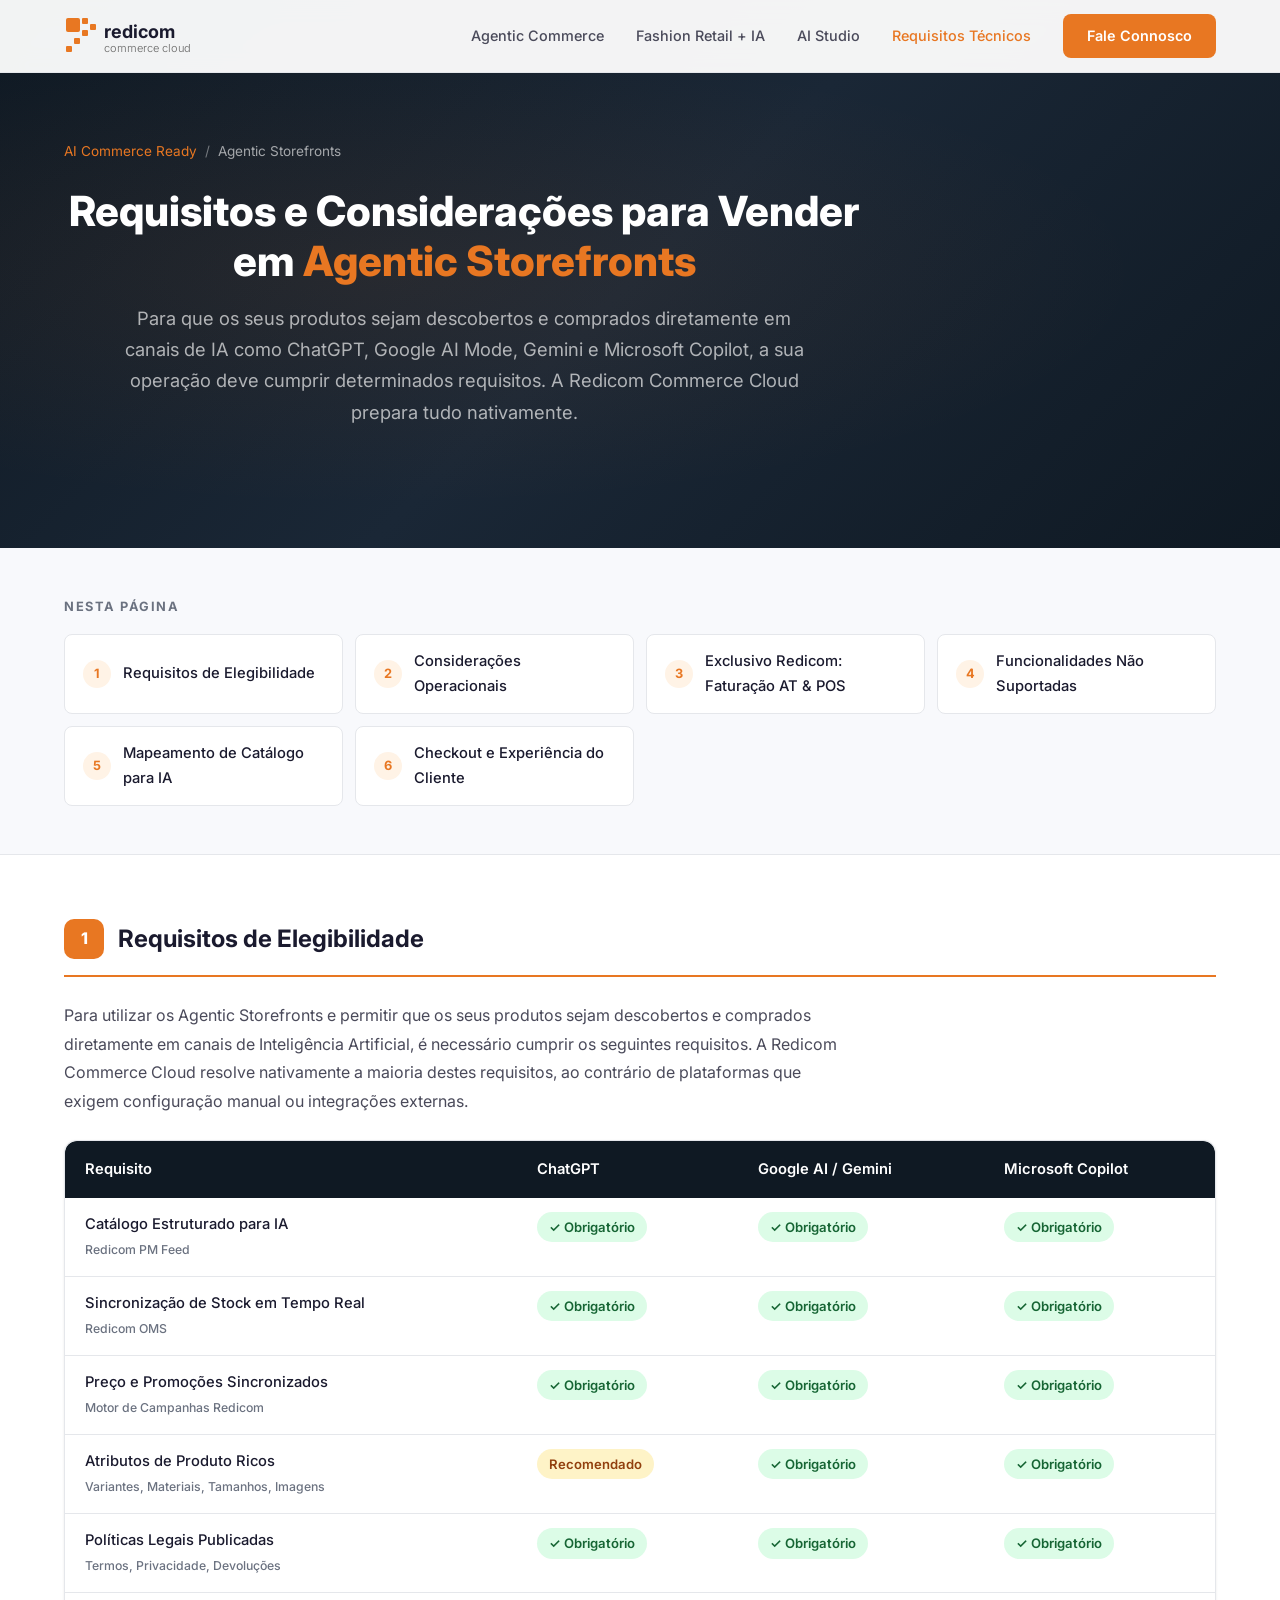
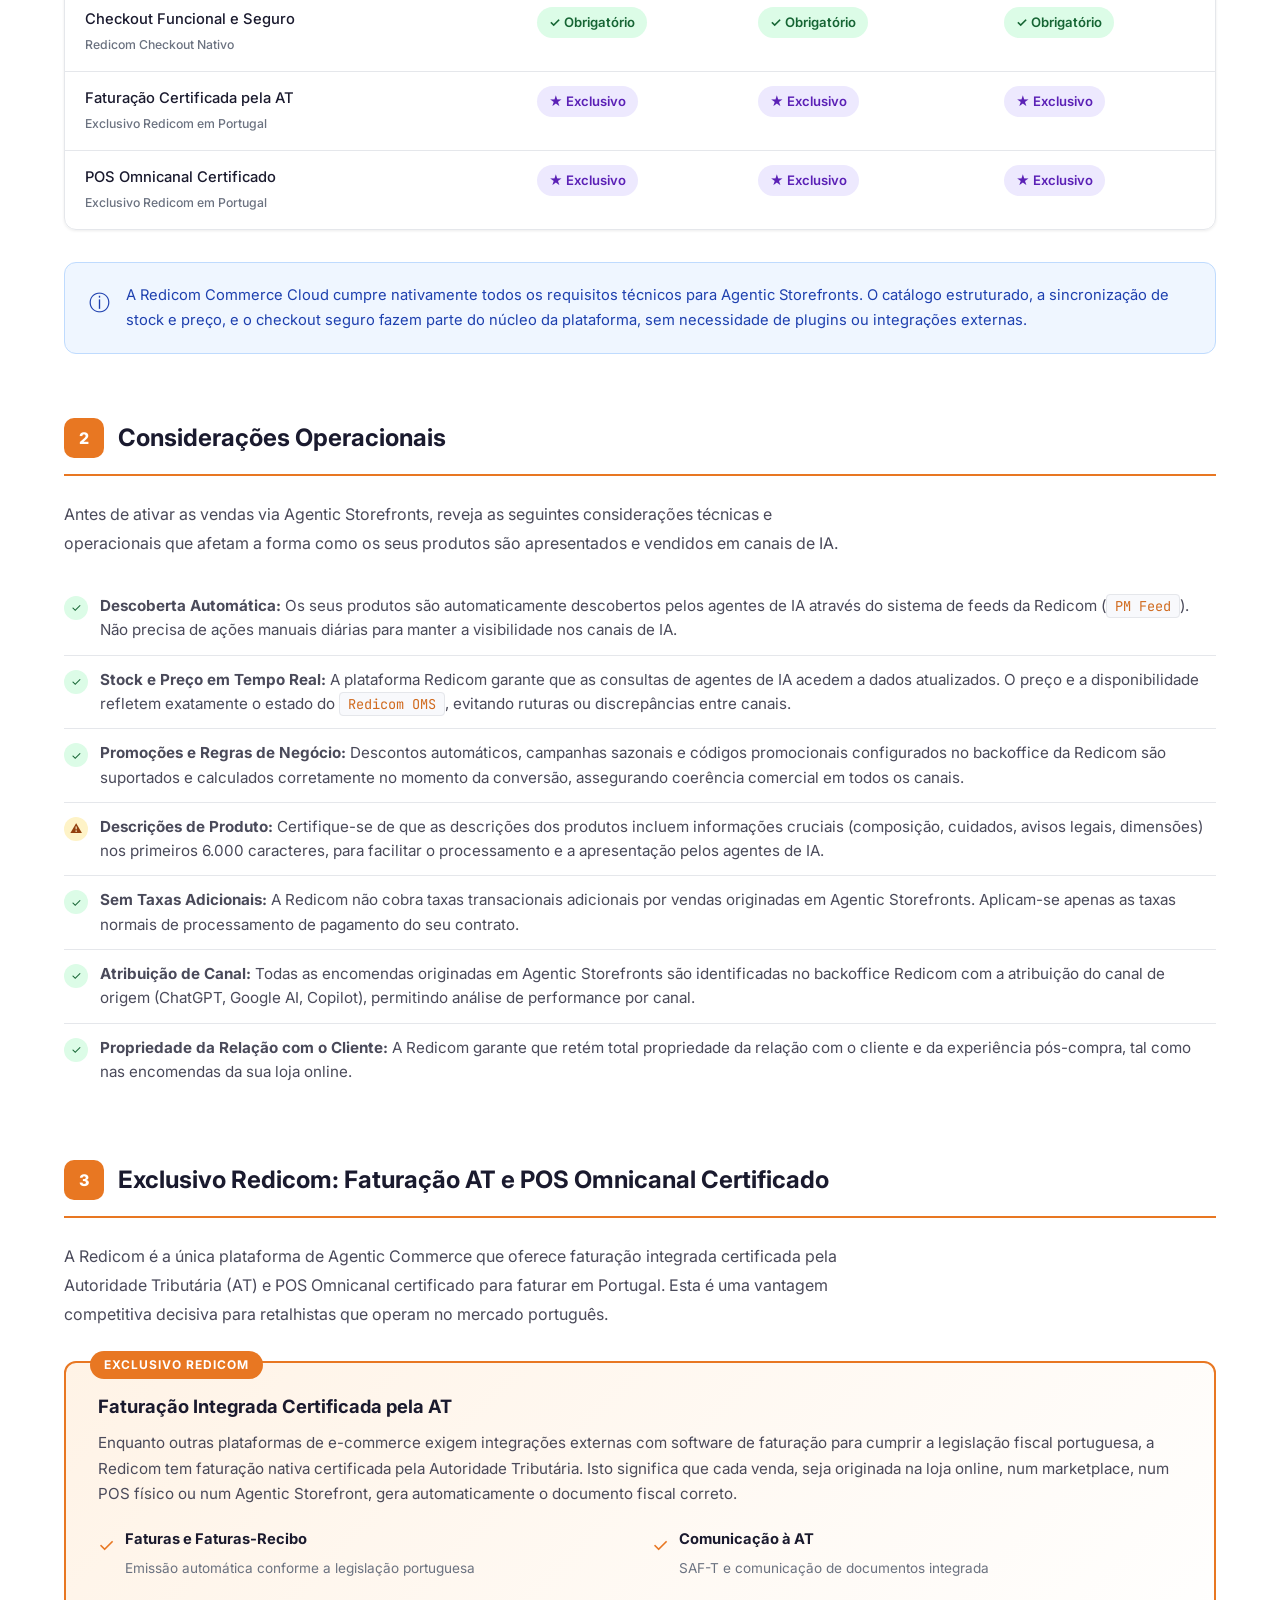
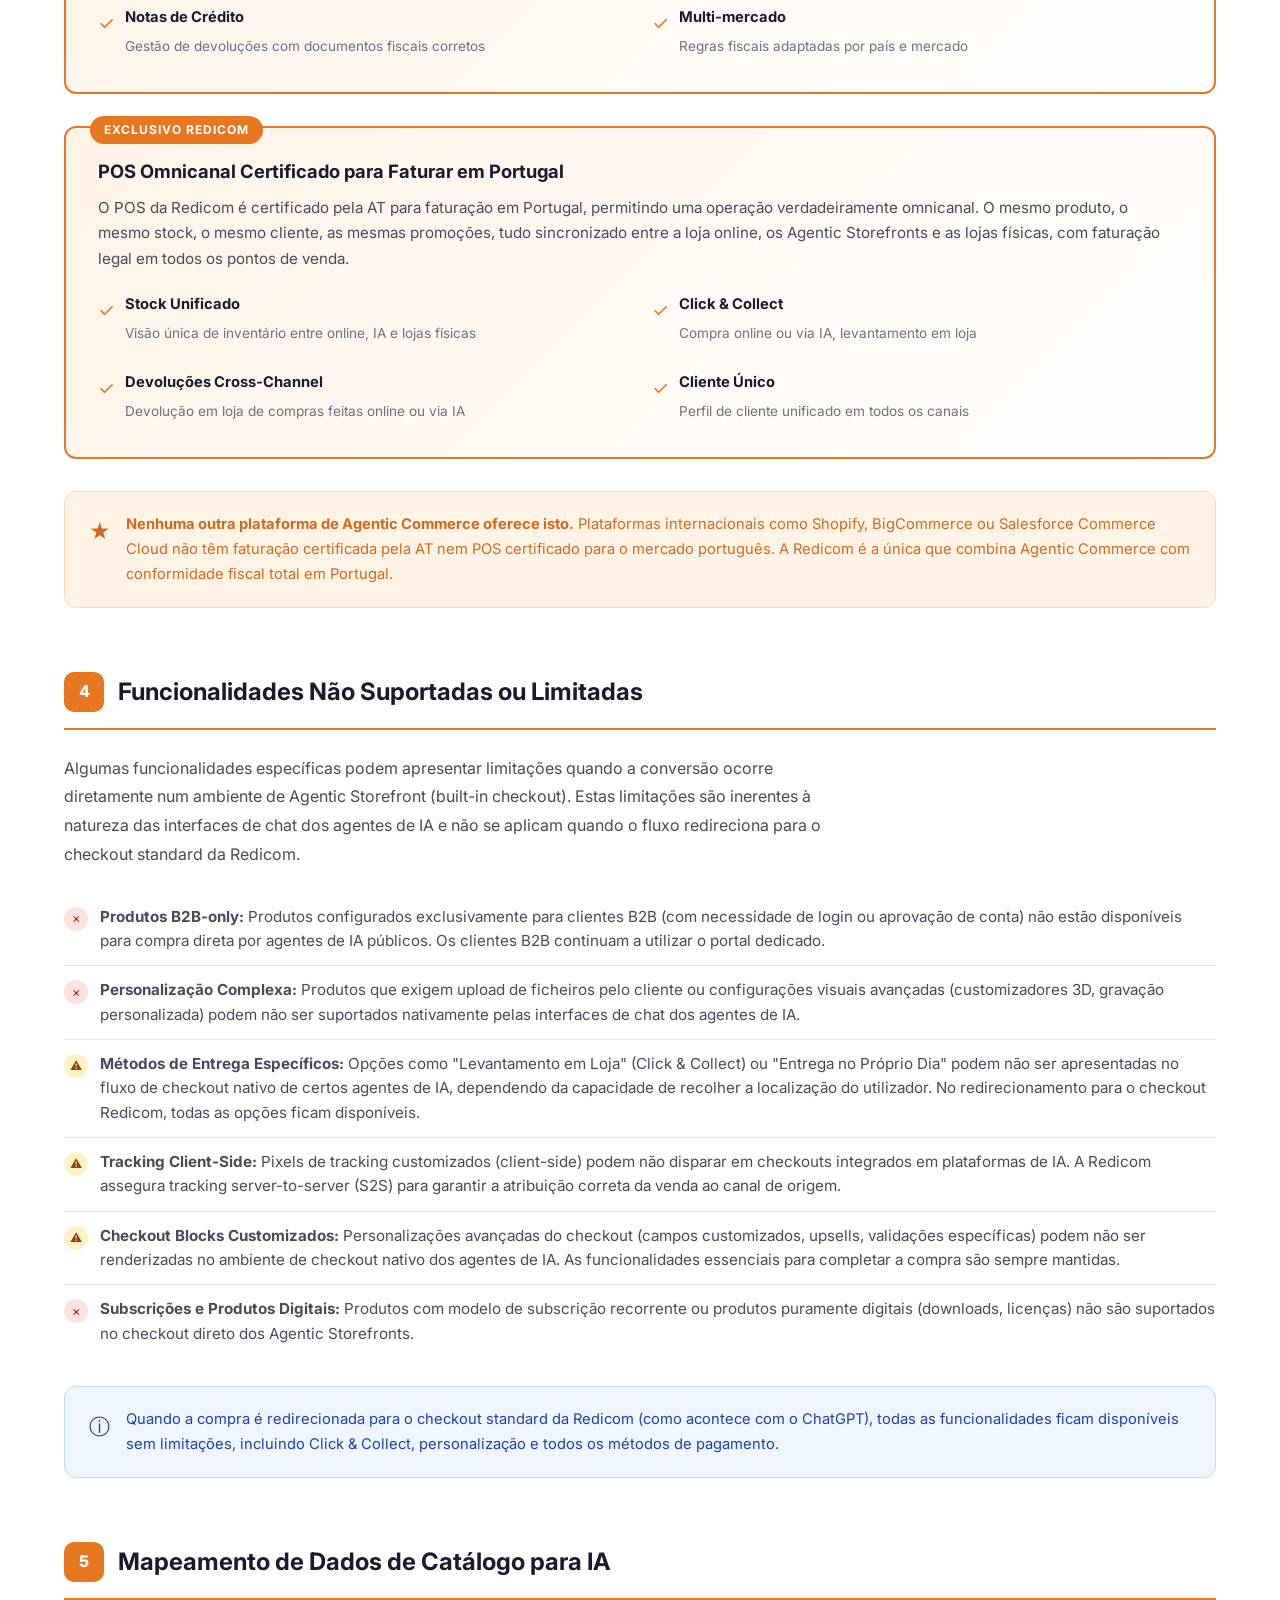
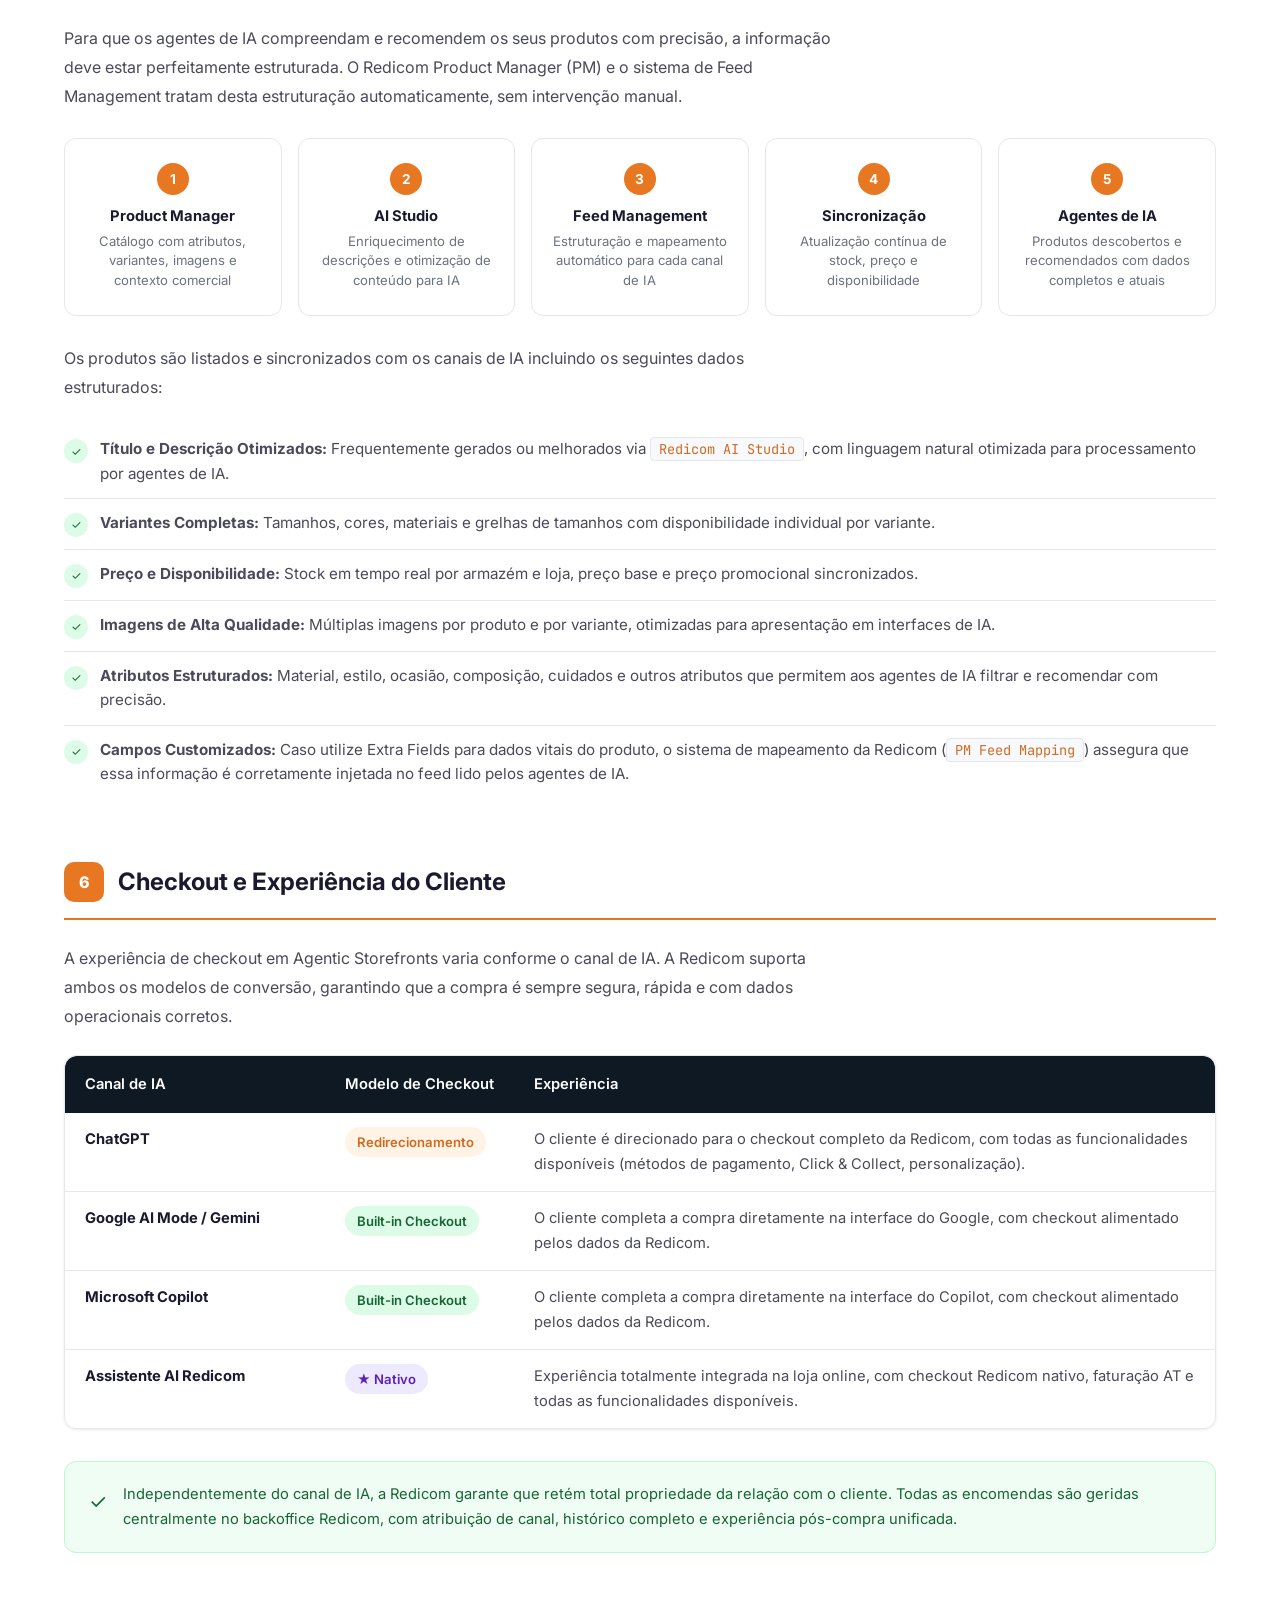
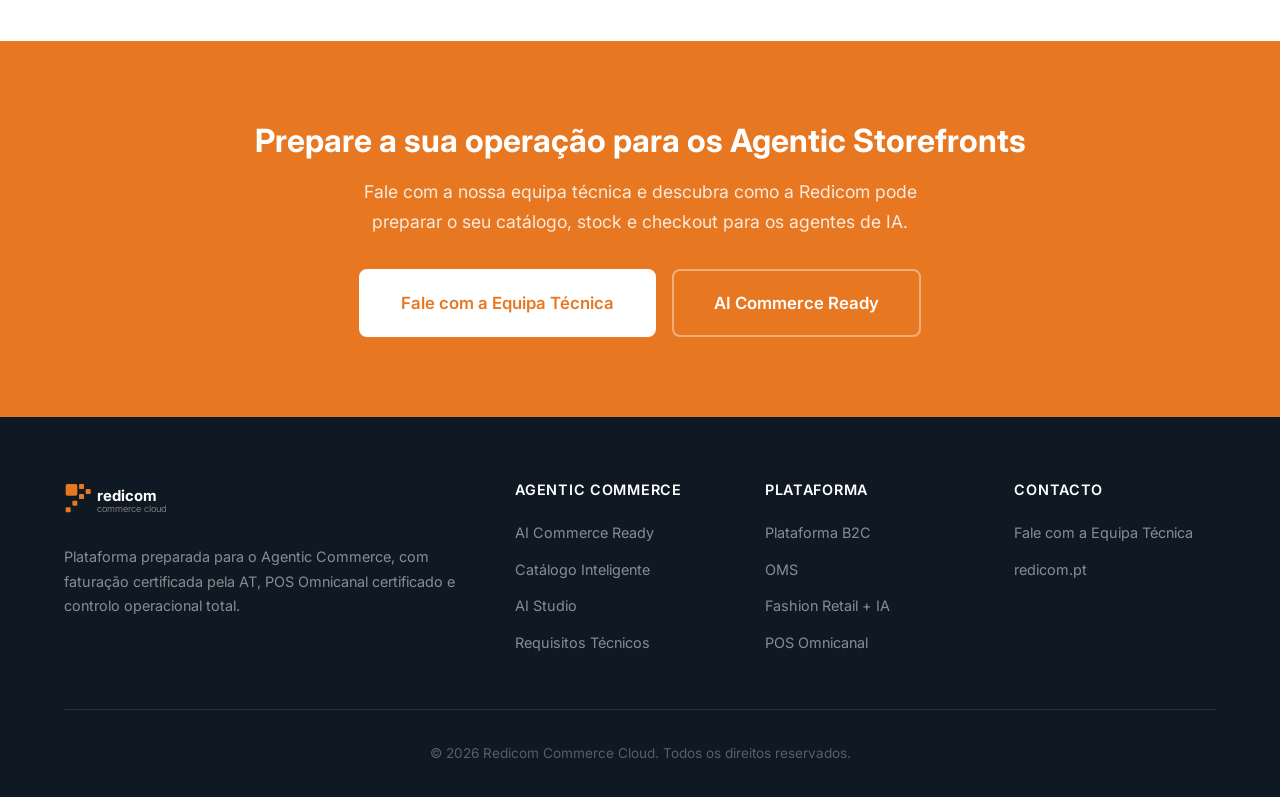
==== commit 0b613cc2: "feat: Adicionar página AI Studio com screenshots e imagens geradas - Nova página ai-studio.html com " ====
--- a/agentic-storefronts.html
+++ b/agentic-storefronts.html
@@ -476,6 +476,7 @@
             <div class="nav-links">
                 <a href="index.html" class="nav-link">Agentic Commerce</a>
                 <a href="fashion-retail-ia.html" class="nav-link">Fashion Retail + IA</a>
+                <a href="ai-studio.html" class="nav-link">AI Studio</a>
                 <a href="agentic-storefronts.html" class="nav-link" style="color: var(--redicom-orange);">Requisitos Técnicos</a>
                 <a href="https://www.redicom.pt/pt/contactos_203.html" class="nav-link nav-cta">Fale Connosco</a>
             </div>
